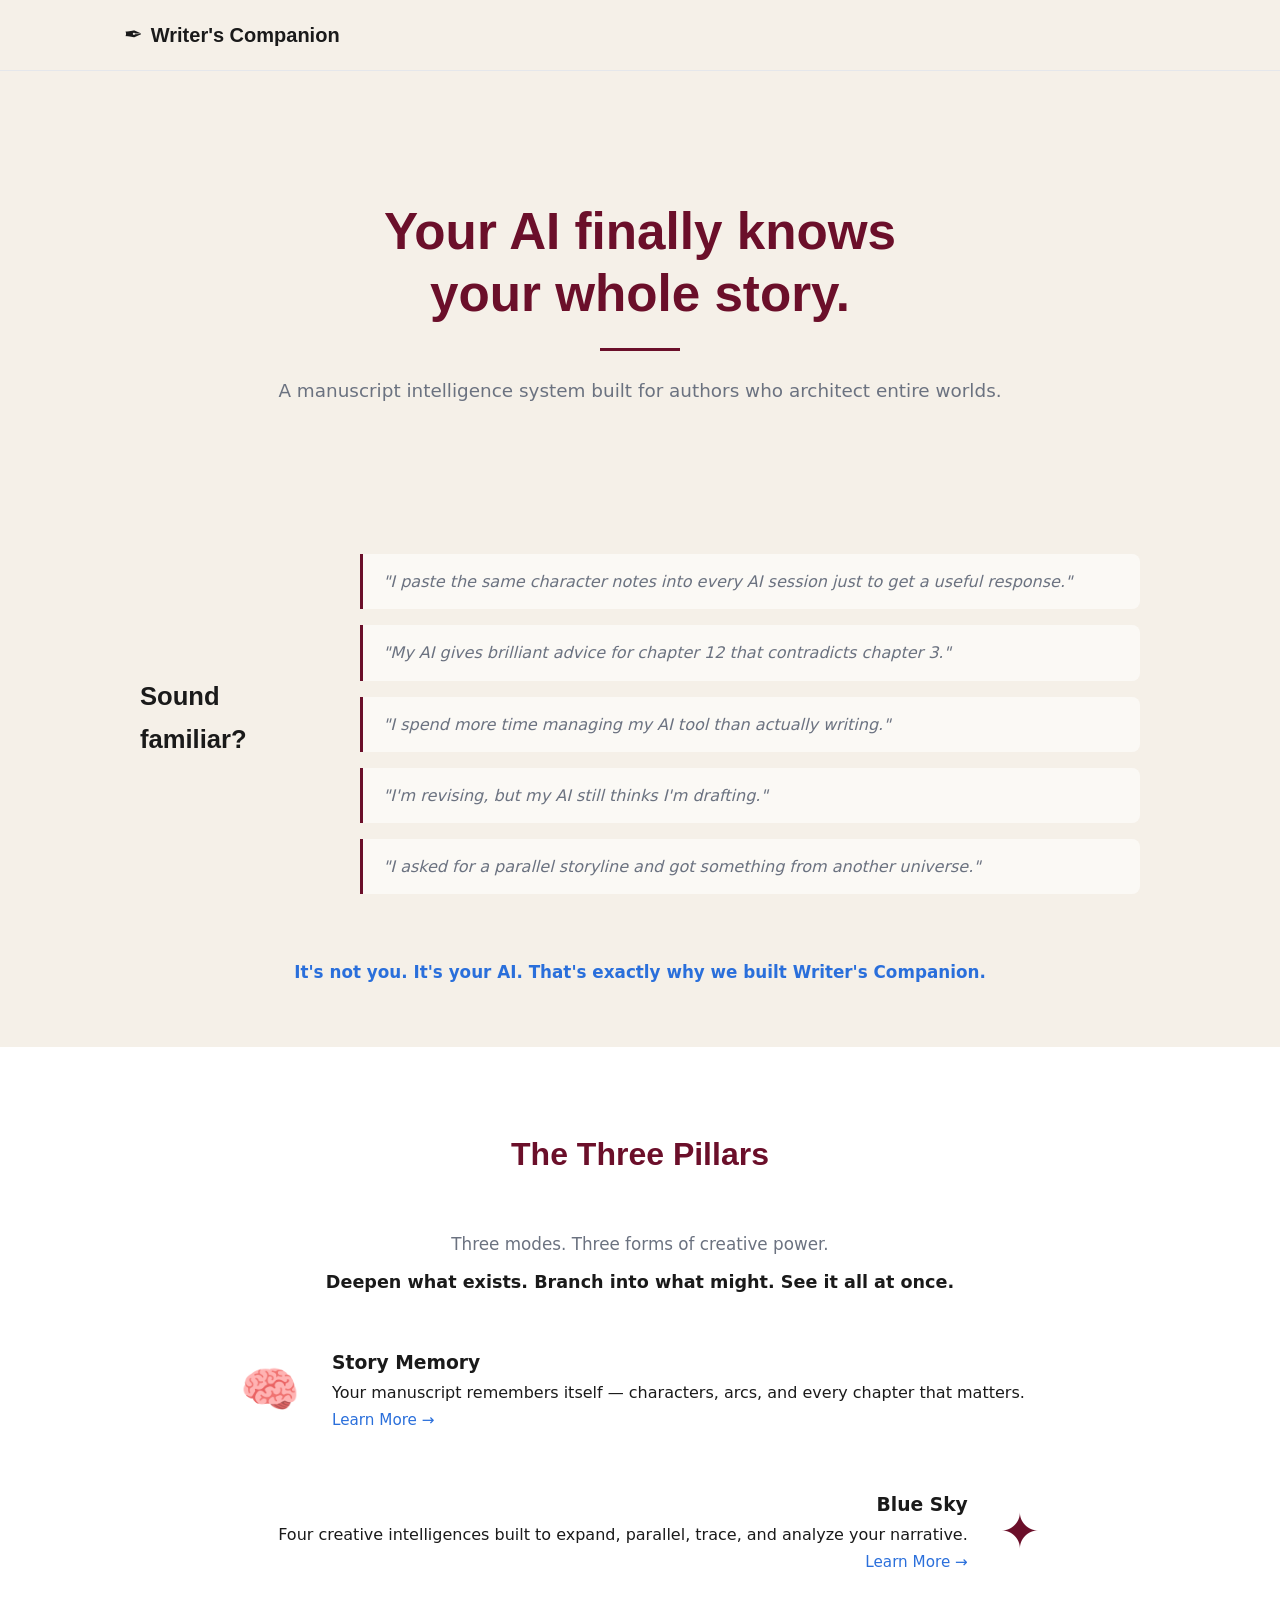
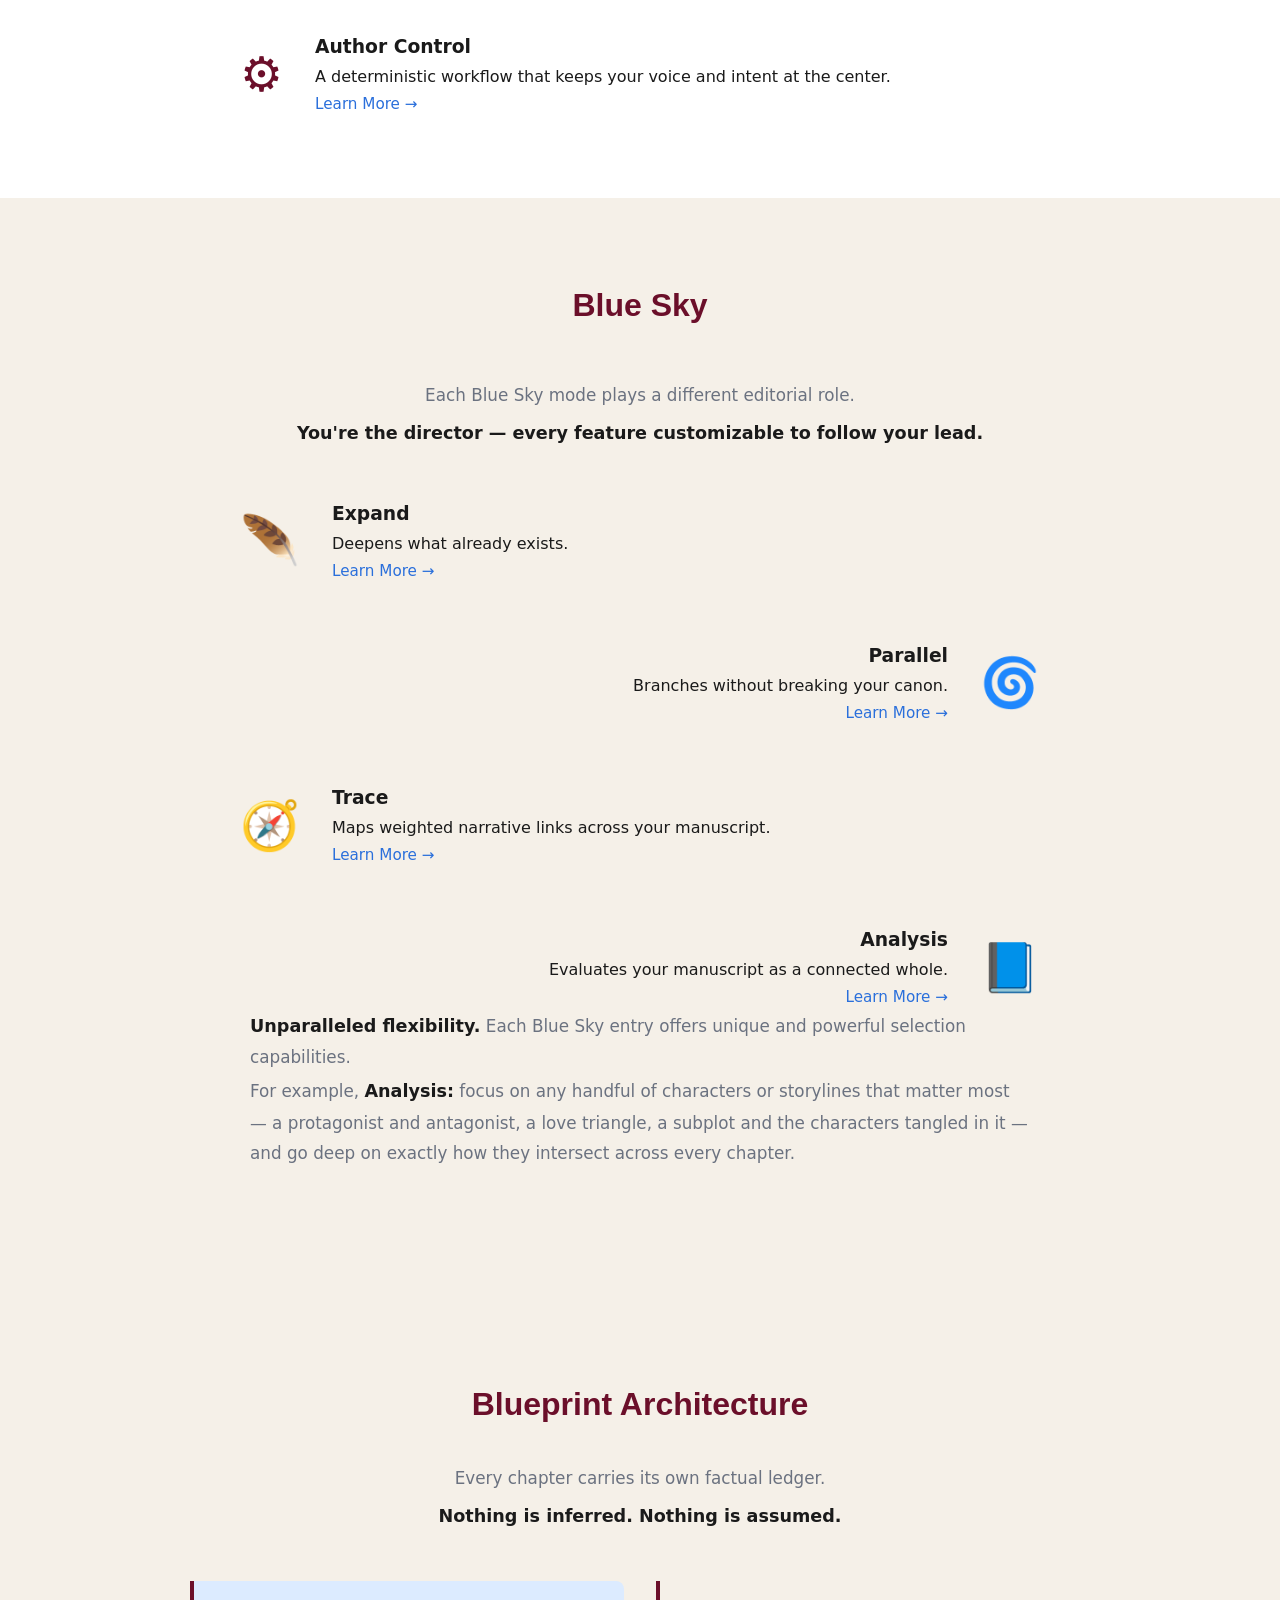
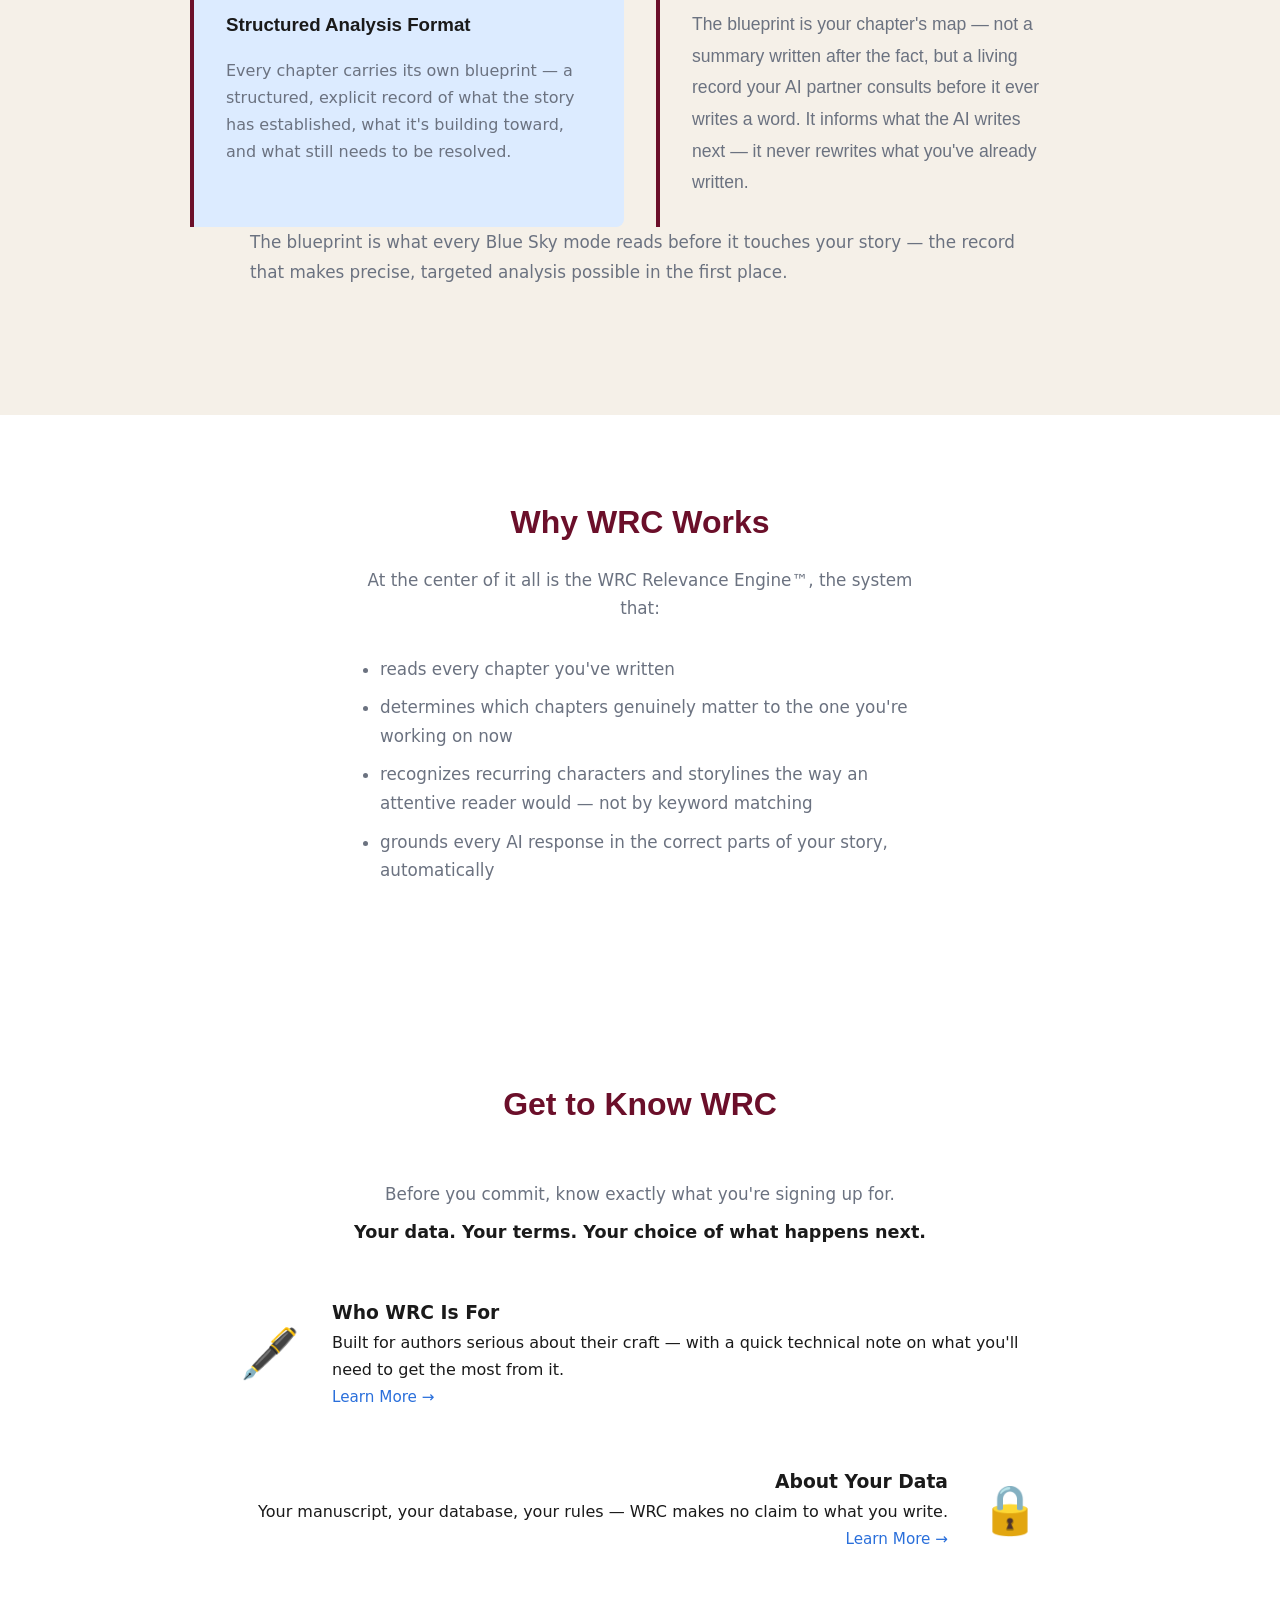
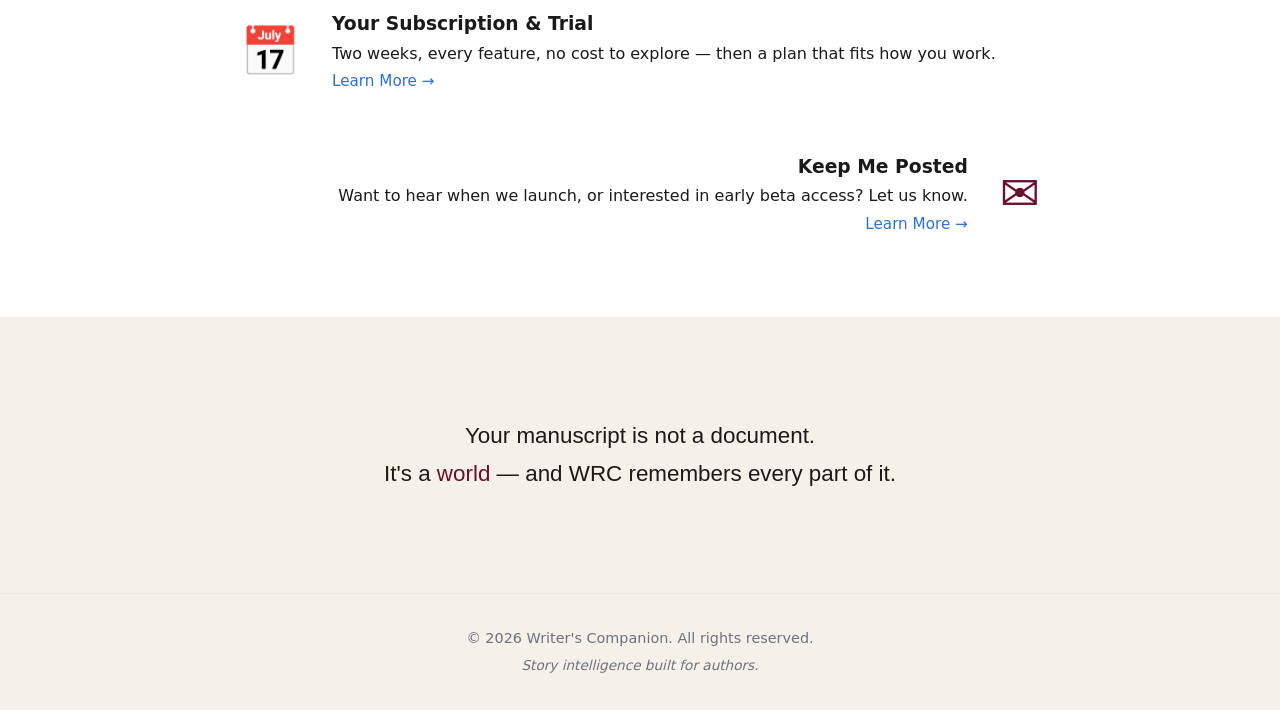
==== index.html @ 6de1253c "Implement user interest selection form Added a form for user interest selection with checkboxes for " ====
<!DOCTYPE html>
<html lang="en">
<head>
  <meta charset="UTF-8">
  <meta name="viewport" content="width=device-width, initial-scale=1.0">
  <title>Writer's Companion — Your AI Finally Knows Your Whole Story</title>
  <meta name="description" content="Writer's Companion: a manuscript intelligence system built for authors who architect entire worlds. Story memory, creative momentum, and author control — working together.">
  <meta property="og:title" content="Writer's Companion">
  <meta property="og:description" content="Your AI finally knows your whole story.">
  <meta property="og:type" content="website">
  <meta property="og:url" content="https://writerscompanion.ai/">
  <link rel="canonical" href="https://writerscompanion.ai/">  
  <link rel="stylesheet" href="css/style.css">
  <link rel="icon" href="data:image/svg+xml,<svg xmlns='http://www.w3.org/2000/svg' viewBox='0 0 100 100'><text y='.9em' font-size='90'>✒️</text></svg>">
</head>

<body>

  <!-- ============================================================
       HEADER
  ============================================================ -->
  <header class="site-header cinematic-header">
    <div class="container header-inner">
      <a href="/" class="logo" aria-label="Writer's Companion home">
        <span class="logo-icon">✒️</span>
        <span class="logo-text">Writer's Companion</span>
      </a>
      <!-- Nav temporarily disabled — top menu actions need to be
           rebuilt before any of these are ready to link publicly.
      <nav class="main-nav" aria-label="Main navigation">
        <a href="index.html">Home</a>
        <a href="wrc.html">Writer's Companion</a>
        <a href="bluesky.html">Blue Sky</a>
        <a href="beta.html">Beta Access</a>
      </nav>
      -->
    </div>
  </header>

  <!-- ============================================================
       HERO
  ============================================================ -->
  <section class="hero cinematic-hero">
    <div class="container">
      <h1>
        Your AI finally knows<br>your whole story.
        <span class="cinematic-underline"></span>
      </h1>

      <p class="hero-subtitle" style="max-width: 760px;">
        A manuscript intelligence system built for authors who architect entire worlds.
      </p>
    </div>
  </section>

  <!-- ============================================================
       PAIN BLOCK
  ============================================================ -->
  <section class="hero" style="padding-top: 0;">
    <div class="container">
      <div class="cinematic-pain reveal">
        <div>
          <h2 class="pain-heading">Sound familiar?</h2>
        </div>
        <div>
          <ul class="cinematic-pain-list">
            <li><span class="pain-quote">"I paste the same character notes into every AI session just to get a useful response."</span></li>
            <li><span class="pain-quote">"My AI gives brilliant advice for chapter 12 that contradicts chapter 3."</span></li>
            <li><span class="pain-quote">"I spend more time managing my AI tool than actually writing."</span></li>
            <li><span class="pain-quote">"I'm revising, but my AI still thinks I'm drafting."</span></li>
            <li><span class="pain-quote">"I asked for a parallel storyline and got something from another universe."</span></li>
          </ul>
        </div>
      </div>
      <p class="pain-close" style="text-align: center; max-width: 700px; margin: 0 auto;">It's not you. It's your AI. That's exactly why we built Writer's Companion.</p>
    </div>
  </section>

  <!-- ============================================================
       THREE PILLARS
  ============================================================ -->
  <section id="pillars" class="features">
    <div class="container">
      <h2>The Three Pillars</h2>

      <p class="features-philosophy">
        Three modes. Three forms of creative power.
        <strong>Deepen what exists. Branch into what might. See it all at once.</strong>
      </p>

      <div class="cinematic-pillars">

        <div class="cinematic-pillar reveal">
          <div class="cinematic-pillar-icon">🧠</div>
          <div>
            <h3>Story Memory</h3>
            <span class="cinematic-pillar-accent"></span>
            <p>Your manuscript remembers itself — characters, arcs, and every chapter that matters.</p>
            <p><button type="button" class="link-button" onclick="document.getElementById('modal-relevance').showModal()">Learn More →</button></p>
          </div>
        </div>

        <div class="cinematic-pillar reveal">
          <div class="cinematic-pillar-icon">✦</div>
          <div>
            <h3>Blue Sky</h3>
            <span class="cinematic-pillar-accent"></span>
            <p>Four creative intelligences built to expand, parallel, trace, and analyze your narrative.</p>
            <p><button type="button" class="link-button" onclick="document.getElementById('modal-catalyst').showModal()">Learn More →</button></p>
          </div>
        </div>

        <div class="cinematic-pillar reveal">
          <div class="cinematic-pillar-icon">⚙️</div>
          <div>
            <h3>Author Control</h3>
            <span class="cinematic-pillar-accent"></span>
            <p>A deterministic workflow that keeps your voice and intent at the center.</p>
            <p><button type="button" class="link-button" onclick="document.getElementById('modal-foundation').showModal()">Learn More →</button></p>
          </div>
        </div>

      </div>

      <!-- Pillar detail modals — native <dialog>, no custom JS needed
           for Escape (built in) or the Close button (form method="dialog").
           A tiny script (js/modals.js) only handles closing on
           backdrop click. -->

      <dialog id="modal-relevance" class="pillar-modal">
        <form method="dialog">
          <div class="pillar-modal-inner">
            <div class="pillar-modal-header">
              <span class="pillar-modal-icon">🧠</span>
              <div class="pillar-modal-title">
                <h3>Relevance Engine</h3>
                <span>Story Memory</span>
              </div>
            </div>
            <div class="pillar-modal-body">
              <p>Your manuscript's history, organized for your AI partner.</p>
              <p>The Relevance Engine builds a precise context bridge between your manuscript and your AI — assembling the exact backstory, in structured form, so your AI has what it needs to stay grounded in your story.</p>
              <ul>
                <li><strong>Drift Support:</strong> Supplies the character history your AI needs to stay aligned with established motivations.</li>
                <li><strong>Subplot Awareness:</strong> Surfaces dormant threads so your AI can recognize when a storyline has gone quiet.</li>
                <li><strong>Canon Alignment:</strong> Delivers your world rules and constraints so your AI can keep new scenes consistent with established canon.</li>
              </ul>
              <p>The Relevance Engine doesn't write, and it doesn't check your work. It remembers — giving your AI partner the structured memory it needs to keep your arcs alive and your themes coherent.</p>
              <p style="text-align:center; font-weight:bold;">This is the memory behind the story.</p>
            </div>
            <div class="pillar-modal-close-row">
              <span class="pillar-modal-hint">Press Escape to exit</span>
              <button type="submit" class="pillar-modal-close-btn">Close</button>
            </div>
          </div>
        </form>
      </dialog>

      <dialog id="modal-catalyst" class="pillar-modal">
        <form method="dialog">
          <div class="pillar-modal-inner">
            <div class="pillar-modal-header">
              <span class="pillar-modal-icon">✦</span>
              <div class="pillar-modal-title">
                <h3>Blue Sky</h3>
                <span>Creative Exploration</span>
              </div>
            </div>
            <div class="pillar-modal-body">
              <p>This is where your story expands.</p>
              <p>Blue Sky is four creative intelligences working in harmony — each with a different purpose, each designed to deepen your manuscript without hijacking your voice.</p>
              <p>One expands your ideas. One sharpens your logic. One strengthens emotional resonance. One traces the consequences of every narrative choice.</p>
              <p>Blue Sky doesn't overwrite you. It amplifies you.</p>
              <p>It gives you new angles, new insights, new ways to see your own work — all while preserving the tone, cadence, and intent that make your writing yours.</p>
              <p style="text-align:center; font-weight:bold;">This is guided exploration.</p>

            </div>
            <div class="pillar-modal-close-row">
              <span class="pillar-modal-hint">Press Escape to exit</span>
              <button type="submit" class="pillar-modal-close-btn">Close</button>
            </div>
          </div>
        </form>
      </dialog>

      <dialog id="modal-foundation" class="pillar-modal">
        <form method="dialog">
          <div class="pillar-modal-inner">
            <div class="pillar-modal-header">
              <span class="pillar-modal-icon">⚙️</span>
              <div class="pillar-modal-title">
                <h3>Foundation</h3>
                <span>Author Control</span>
              </div>
            </div>
            <div class="pillar-modal-body">
              <p>This is the pillar that makes WRC different from every other writing tool.</p>
              <p>The Foundation is a deterministic workflow — a system that ensures you remain the architect of your manuscript at every step. No AI drift. No tonal contamination. No accidental rewrites of your voice.</p>
              <p>Every interaction is structured. Every suggestion is contextual. Every transformation is reversible.</p>
              <p>The Foundation keeps your intent at the center of the creative process. It ensures that the manuscript evolves according to your rules, your canon, your emotional arc, and your long-term vision.</p>
              <p>You are not handing your story to an AI. You are directing it.</p>
              <p>WRC is built like an instrument — precise, deterministic, and built for authors who architect entire worlds.</p>
              <p>Every AI change is tracked with full redline comparison against what you originally sent — see exactly what changed, line by line, and accept or reject each one. Nothing is applied to your manuscript without your review.</p>
              <p style="text-align:center; font-weight:bold;">You ARE the architect.</p>
            </div>
            <div class="pillar-modal-close-row">
              <span class="pillar-modal-hint">Press Escape to exit</span>
              <button type="submit" class="pillar-modal-close-btn">Close</button>
            </div>
          </div>
        </form>
      </dialog>
    </div>
  </section>

  <!-- ============================================================
       CREATIVE CATALYST
  ============================================================ -->
  <section id="creative-catalyst" class="features" style="background: var(--color-bg);">
    <div class="container">
      <h2>Blue Sky</h2>

      <p class="features-philosophy">
        Each Blue Sky mode plays a different editorial role.
        <strong>You're the director — every feature customizable to follow your lead.</strong>
      </p>

      <div class="cinematic-pillars">
      
        <div class="cinematic-pillar reveal">
          <div class="cinematic-pillar-icon">🪶</div>
          <div>
            <h3>Expand</h3>
            <span class="cinematic-pillar-accent"></span>
            <p>Deepens what already exists.</p>
            <p><button type="button" class="link-button" onclick="document.getElementById('modal-expand').showModal()">Learn More →</button></p>
          </div>
        </div>

        <div class="cinematic-pillar reveal">
          <div class="cinematic-pillar-icon">🌀</div>
          <div>
            <h3>Parallel</h3>
            <span class="cinematic-pillar-accent"></span>
            <p>Branches without breaking your canon.</p>
            <p><button type="button" class="link-button" onclick="document.getElementById('modal-parallel').showModal()">Learn More →</button></p>
          </div>
        </div>

        <div class="cinematic-pillar reveal">
          <div class="cinematic-pillar-icon">🧭</div>
          <div>
            <h3>Trace</h3>
            <span class="cinematic-pillar-accent"></span>
            <p>Maps weighted narrative links across your manuscript.</p>
            <p><button type="button" class="link-button" onclick="document.getElementById('modal-trace').showModal()">Learn More →</button></p>
          </div>
        </div>

        <div class="cinematic-pillar reveal">
          <div class="cinematic-pillar-icon">📘</div>
          <div>
            <h3>Analysis</h3>
            <span class="cinematic-pillar-accent"></span>
            <p>Evaluates your manuscript as a connected whole.</p>
            <p><button type="button" class="link-button" onclick="document.getElementById('modal-analysis').showModal()">Learn More →</button></p>
          </div>
        </div>

      </div>
      
      <p class="features-philosophy" style="text-align: left; margin-bottom: 4px;"><strong style="display: inline;">Unparalleled flexibility.</strong> Each Blue Sky entry offers unique and powerful selection capabilities.</p>
      <p class="features-philosophy" style="text-align: left;">For example, <strong style="display: inline;">Analysis:</strong> focus on any handful of characters or storylines that matter most — a protagonist and antagonist, a love triangle, a subplot and the characters tangled in it — and go deep on exactly how they intersect across every chapter.</p>
      
      <!-- Blue Sky mode modals — same native <dialog> pattern
           as the Three Pillars modals. -->

      <dialog id="modal-expand" class="pillar-modal">
        <form method="dialog">
          <div class="pillar-modal-inner">
            <div class="pillar-modal-header">
              <span class="pillar-modal-icon">🪶</span>
              <div class="pillar-modal-title">
                <h3>Blue Sky</h3>
                <span>Expand</span>
              </div>
            </div>
            <div class="pillar-modal-body">
              <p>Enrich your existing prose using current-chapter context.</p>
              <p>Expand commands the Relevance Engine to zoom in on your active workspace. It takes a scene, a beat, or an emotional moment you have already written and uses localized scoring to grow it with precision.</p>
              <ul style="color: var(--color-text-muted); line-height: 1.8; padding-left: 20px; margin-bottom: 16px;">
                <li><strong>Localized Context</strong> — focuses the engine entirely on the immediate text, preventing it from pulling in distracting subplots from elsewhere in the manuscript.</li>
                <li><strong>Sensory & Emotional Depth</strong> — amplifies environmental textures, unspoken character motivations, and thematic subtext.</li>
                <li><strong>Zero Architectural Drift</strong> — it does not invent new plotlines or add conversational noise; it illuminates the richness already living in your shot.</li>
              </ul>
              <p>Expand doesn't drift. It doesn't add noise. It amplifies the truth of the moment.</p>
            </div>
            <div class="pillar-modal-close-row">
              <span class="pillar-modal-hint">Press Escape to exit</span>
              <button type="submit" class="pillar-modal-close-btn">Close</button>
            </div>
          </div>
        </form>
      </dialog>

      <dialog id="modal-parallel" class="pillar-modal">
        <form method="dialog">
          <div class="pillar-modal-inner">
            <div class="pillar-modal-header">
              <span class="pillar-modal-icon">🌀</span>
              <div class="pillar-modal-title">
                <h3>Blue Sky</h3>
                <span>Parallel</span>
              </div>
            </div>
            <div class="pillar-modal-body">
              <p>Branch your narrative into alternate realities using isolated context.</p>
              <p>Parallel commands the Relevance Engine to run its scoring against a sandboxed branch of your story — letting you test structural "what if" questions without risking your main manuscript.</p>
              <ul style="color: var(--color-text-muted); line-height: 1.8; padding-left: 20px; margin-bottom: 16px;">
                <li><strong>Isolated Divergence</strong> — test alternate character decisions, structural variations, or dialogue choices completely apart from your main file.</li>
                <li><strong>Canon Preservation</strong> — the engine evaluates your changes against your background lore, so an experiment doesn't accidentally break world rules.</li>
                <li><strong>Total Reversibility</strong> — every branch is sandboxed. Migrate the best result into a real chapter when you're ready, or generate as many alternate attempts as you like — nothing is committed until you choose it.</li>
              </ul>
              <p>Parallel is not chaos. It is controlled divergence.</p>
            </div>
            <div class="pillar-modal-close-row">
              <span class="pillar-modal-hint">Press Escape to exit</span>
              <button type="submit" class="pillar-modal-close-btn">Close</button>
            </div>
          </div>
        </form>
      </dialog>

      <dialog id="modal-trace" class="pillar-modal">
        <form method="dialog">
          <div class="pillar-modal-inner">
            <div class="pillar-modal-header">
              <span class="pillar-modal-icon">🧭</span>
              <div class="pillar-modal-title">
                <h3>Trace</h3>
                <span>Cross-Reference Mapping</span>
              </div>
            </div>
            <div class="pillar-modal-body">
              <p>See every thread, from the first page to the last.</p>
              <ul style="color: var(--color-text-muted); line-height: 1.8; padding-left: 20px; margin-bottom: 16px;">
                <li><strong>Instant Mapping</strong> — right-click any blueprint entry — a character trait, a storyline, a continuity flag — and see every chapter where it appears, across your entire book.</li>
                <li><strong>Relevance Scoring</strong> — your current chapter sets the 100% baseline; every other chapter is scored by how many of the same storylines and characters it shares, giving you a clear percentage, not just a yes-or-no match.</li>
                <li><strong>Adjustable Threshold</strong> — filter down to only the strongest connections, or drop the threshold to see that element's complete history from beginning to end.</li>
                <li><strong>Direct Access</strong> — jump straight into any chapter it surfaces, or export the full list for offline review.</li>
              </ul>
              <p>This doesn't tell you what your story means. It shows you where a single thread actually lives — and gives you the real information to judge that for yourself.</p>
            </div>
            <div class="pillar-modal-close-row">
              <span class="pillar-modal-hint">Press Escape to exit</span>
              <button type="submit" class="pillar-modal-close-btn">Close</button>
            </div>
          </div>
        </form>
      </dialog>

      <dialog id="modal-analysis" class="pillar-modal">
        <form method="dialog">
          <div class="pillar-modal-inner">
            <div class="pillar-modal-header">
              <span class="pillar-modal-icon">📘</span>
              <div class="pillar-modal-title">
                <h3>Blue Sky</h3>
                <span>Analysis</span>
              </div>
            </div>
            <div class="pillar-modal-body">
              <p>Evaluate your manuscript as a single, fully scored ecosystem.</p>
              <p>Analysis is a deliberate, whole-manuscript invocation of the Relevance Engine. Instead of focusing on a single scene, it scores every chapter and entity simultaneously to audit the structural health of your entire book.</p>
              <ul style="color: var(--color-text-muted); line-height: 1.8; padding-left: 20px; margin-bottom: 16px;">
                <li><strong>Macro Diagnostics</strong> — identifies structural weak points, pacing bottlenecks, and narrative gaps.</li>
                <li><strong>Cohesion Auditing</strong> — uses your global story metrics to verify that your world-building rules and character voices remain consistent.</li>
                <li><strong>Objective Insights</strong> — acts as a tireless sounding board, pointing out precisely where clarity fades or themes converge.</li>
              </ul>
              <p>Analysis doesn't judge. It reveals.</p>
            </div>
            <div class="pillar-modal-close-row">
              <span class="pillar-modal-hint">Press Escape to exit</span>
              <button type="submit" class="pillar-modal-close-btn">Close</button>
            </div>
          </div>
        </form>
      </dialog>
    </div>
  </section>

  <!-- ============================================================
       BLUEPRINT ARCHITECTURE
  ============================================================ -->
  <section id="foundation" class="about">
    <div class="container">
      <h2>Blueprint Architecture</h2>

      <p class="features-philosophy">
        Every chapter carries its own factual ledger.
        <strong>Nothing is inferred. Nothing is assumed.</strong>
      </p>

      <div class="about-content reveal" style="max-width: 900px; text-align: left; display: grid; grid-template-columns: repeat(auto-fit, minmax(320px, 1fr)); gap: 32px;">

        <div style="border-left: 4px solid var(--color-burgundy); background: var(--color-highlight); border-radius: 0 var(--radius) var(--radius) 0; padding: 28px 32px; cursor: pointer;" onclick="document.getElementById('modal-blueprint-format').showModal()">
          <h3 style="font-family: var(--font-display); margin-bottom: 16px;">Structured Analysis Format</h3>
          <p style="color: var(--color-text-muted); line-height: 1.7;">
            Every chapter carries its own blueprint — a structured, explicit record of what the story
            has established, what it's building toward, and what still needs to be resolved.
          </p>
        </div>

        <div style="border-left: 4px solid var(--color-burgundy); padding: 28px 32px; cursor: pointer;" onclick="document.getElementById('modal-blueprint-living').showModal()">
          <p style="font-family: var(--font-display); color: var(--color-text-muted); line-height: 1.8; font-size: 1.1rem;">
            The blueprint is your chapter's map — not a summary written after the fact, but a living
            record your AI partner consults before it ever writes a word. It informs what the AI writes next — it never rewrites what you've already written.
          </p>
        </div>

      </div>

      <p class="features-philosophy" style="text-align: left;">
        The blueprint is what every Blue Sky mode reads before it touches your story — the record that makes precise, targeted analysis possible in the first place.
      </p>

      <!-- Blueprint Architecture modals — same native <dialog> pattern
           as the Three Pillars and Blue Sky modals. -->

      <dialog id="modal-blueprint-format" class="pillar-modal">
        <form method="dialog">
          <div class="pillar-modal-inner">
            <div class="pillar-modal-header">
              <div class="pillar-modal-title">
                <h3>Structured Analysis Format</h3>
              </div>
            </div>
            <div class="pillar-modal-body">
              <p>The blueprint is the chapter's analytical backbone — a structured, explicit record of what the story has established, what it is building toward, and what remains unresolved. It is not a summary. It is not an interpretation. It is a factual ledger of narrative commitments.</p>
              <p>Every blueprint entry is written in a controlled format so the AI can evaluate continuity, character logic, emotional trajectory, and unresolved obligations without guessing. Nothing is inferred. Nothing is assumed. Every detail must be stated directly.</p>
              <p>A chapter's blueprint contains:</p>
              <ul style="color: var(--color-text-muted); line-height: 1.8; padding-left: 20px; margin-bottom: 16px;">
                <li><strong>Established Facts</strong> — concrete story elements introduced in the chapter</li>
                <li><strong>Active Trajectories</strong> — arcs, tensions, or setups that must continue</li>
                <li><strong>Unresolved Obligations</strong> — promises the chapter makes that future chapters must honor</li>
                <li><strong>Constraints</strong> — rules, limitations, or conditions the story must not violate</li>
              </ul>
              <p>The blueprint is updated only through explicit additions or revisions. No entry is ever overwritten. No entry is ever silently replaced.</p>
            </div>
            <div class="pillar-modal-close-row">
              <span class="pillar-modal-hint">Press Escape to exit</span>
              <button type="submit" class="pillar-modal-close-btn">Close</button>
            </div>
          </div>
        </form>
      </dialog>

      <dialog id="modal-blueprint-living" class="pillar-modal">
        <form method="dialog">
          <div class="pillar-modal-inner">
            <div class="pillar-modal-header">
              <div class="pillar-modal-title">
                <h3>Blueprint as Living Record</h3>
              </div>
            </div>
            <div class="pillar-modal-body">
              <p>The blueprint is not written after the chapter — it is the record the AI consults before it writes a single word.</p>
              <p>Every addition to the blueprint is stored as its own entry — informing what the AI writes next, never quietly altering what came before.</p>
              <p>This allows the AI to:</p>
              <ul style="color: var(--color-text-muted); line-height: 1.8; padding-left: 20px; margin-bottom: 16px;">
                <li>Maintain continuity across chapters</li>
                <li>Track character development without drift</li>
                <li>Honor unresolved obligations</li>
                <li>Prevent contradictions</li>
                <li>Understand the story's internal logic before generating text</li>
              </ul>
              <p>Your original chapter text is always preserved. Blueprint entries never mutate the manuscript — they only inform it.</p>
            </div>
            <div class="pillar-modal-close-row">
              <span class="pillar-modal-hint">Press Escape to exit</span>
              <button type="submit" class="pillar-modal-close-btn">Close</button>
            </div>
          </div>
        </form>
      </dialog>
    </div>
  </section>

  <!-- ============================================================
       ARCHITECTURE DEEP DIVE
  ============================================================ -->
  <section id="relevance-engine" class="contact">
    <div class="container">
      <h2>Why WRC Works</h2>
      <p>At the center of it all is the WRC Relevance Engine™, the system that:</p>
      <ul class="relevance-list">
        <li>reads every chapter you've written</li>
        <li>determines which chapters genuinely matter to the one you're working on now</li>
        <li>recognizes recurring characters and storylines the way an attentive reader would — not by keyword matching</li>
        <li>grounds every AI response in the correct parts of your story, automatically</li>
      </ul>
    </div>
  </section>

  <!-- ============================================================
       ABOUT / CONNECT
  ============================================================ -->
  <section id="about-connect" class="features">
    <div class="container">
      <h2>Get to Know WRC</h2>

      <p class="features-philosophy">
        Before you commit, know exactly what you're signing up for.
        <strong>Your data. Your terms. Your choice of what happens next.</strong>
      </p>

      <div class="cinematic-pillars">
        
        <div class="cinematic-pillar reveal">
          <div class="cinematic-pillar-icon">🖋️</div>
          <div>
            <h3>Who WRC Is For</h3>
            <span class="cinematic-pillar-accent"></span>
            <p>Built for authors serious about their craft — with a quick technical note on what you'll need to get the most from it.</p>
            <p><button type="button" class="link-button" onclick="document.getElementById('modal-audience').showModal()">Learn More →</button></p>
          </div>
        </div>
        
        <div class="cinematic-pillar reveal">
          <div class="cinematic-pillar-icon">🔒</div>
          <div>
            <h3>About Your Data</h3>
            <span class="cinematic-pillar-accent"></span>
            <p>Your manuscript, your database, your rules — WRC makes no claim to what you write.</p>
            <p><button type="button" class="link-button" onclick="document.getElementById('modal-data').showModal()">Learn More →</button></p>
          </div>
        </div>

        <div class="cinematic-pillar reveal">
          <div class="cinematic-pillar-icon">📅</div>
          <div>
            <h3>Your Subscription & Trial</h3>
            <span class="cinematic-pillar-accent"></span>
            <p>Two weeks, every feature, no cost to explore — then a plan that fits how you work.</p>
            <p><button type="button" class="link-button" onclick="document.getElementById('modal-subscription').showModal()">Learn More →</button></p>
          </div>
        </div>

        <div class="cinematic-pillar reveal">
          <div class="cinematic-pillar-icon">✉️</div>
          <div>
            <h3>Keep Me Posted</h3>
            <span class="cinematic-pillar-accent"></span>
            <p>Want to hear when we launch, or interested in early beta access? Let us know.</p>
            <p><button type="button" class="link-button" onclick="document.getElementById('modal-connect').showModal()">Learn More →</button></p>
          </div>
        </div>

      </div>

      <dialog id="modal-audience" class="pillar-modal">
        <form method="dialog">
          <div class="pillar-modal-inner">
            <div class="pillar-modal-header">
              <span class="pillar-modal-icon">🖋️</span>
              <div class="pillar-modal-title">
                <h3>Who WRC Is For</h3>
                <span>Serious About Your Craft</span>
              </div>
            </div>
            <div class="pillar-modal-body">
              <p>WRC is built for authors who are serious about their craft — the kind of writer already juggling character sheets, timeline notes, and a dozen open questions about their manuscript. It rewards that seriousness with real depth.</p>
              <p>A quick technical note: WRC works alongside your AI application, not inside it, so you'll be comfortable moving between two windows and copying text back and forth between them. If that's a normal part of how you already work, you'll feel right at home.</p>
            </div>
            <div class="pillar-modal-close-row">
              <span class="pillar-modal-hint">Press Escape to exit</span>
              <button type="submit" class="pillar-modal-close-btn">Close</button>
            </div>
          </div>
        </form>
      </dialog>
      
      <!-- About / Connect modals -->

      <dialog id="modal-data" class="pillar-modal">
        <form method="dialog">
          <div class="pillar-modal-inner">
            <div class="pillar-modal-header">
              <span class="pillar-modal-icon">🔒</span>
              <div class="pillar-modal-title">
                <h3>About Your Data</h3>
                <span>Your Story. Your Data. Always.</span>
              </div>
            </div>
            <div class="pillar-modal-body">
              <p>Writer's Companion is entirely self-contained — your manuscript lives in a standard SQL database, not on someone else's servers, not inside a cloud AI service. Your data belongs to you. WRC makes no claim to it.</p>
              <ul>
                <li>Every request WRC sends to an AI application is independent — a fresh conversation, every time, with no memory carried between interactions. WRC does the remembering for it: it hands your AI the specific backstory that actually matters for that moment — nothing more, nothing less. No AI application trains on your manuscript, and none retains anything after the request completes. WRC is the memory the AI itself is incapable of keeping.</li>
                <li>Bring your work with you. Already deep into a manuscript? Import an existing work-in-progress — no special formatting or chapter headers required — and pick up right where you left off.</li>
                <li>Take it with you when you leave. Export your entire project back out to a Word document, ready for the next stage of your process.</li>
              </ul>
            </div>
            <div class="pillar-modal-close-row">
              <span class="pillar-modal-hint">Press Escape to exit</span>
              <button type="submit" class="pillar-modal-close-btn">Close</button>
            </div>
          </div>
        </form>
      </dialog>

      <dialog id="modal-subscription" class="pillar-modal">
        <form method="dialog">
          <div class="pillar-modal-inner">
            <div class="pillar-modal-header">
              <span class="pillar-modal-icon">📅</span>
              <div class="pillar-modal-title">
                <h3>Your Subscription & Trial</h3>
                <span>Two Weeks, Every Feature, No Cost</span>
              </div>
            </div>
            <div class="pillar-modal-body">
              <p>Your free trial includes full access to Story Memory, Blue Sky, and Author Control for two weeks — no cost to explore.</p>
              <p>After the trial, a tiered subscription applies — not every feature is available below our Professional tier (pricing and tier structure still being finalized).</p>
              <p>If your subscription lapses, nothing is lost. You can still open WRC, view everything you've already written, and export your full manuscript at any time — the AI tools simply pause until your subscription resumes.</p>
            </div>
            <div class="pillar-modal-close-row">
              <span class="pillar-modal-hint">Press Escape to exit</span>
              <button type="submit" class="pillar-modal-close-btn">Close</button>
            </div>
          </div>
        </form>
      </dialog>

      <dialog id="modal-connect" class="pillar-modal">
        <div class="pillar-modal-inner">
          <div class="pillar-modal-header">
            <span class="pillar-modal-icon">✉️</span>
            <div class="pillar-modal-title">
              <h3>Keep Me Posted</h3>
              <span>What are you interested in?</span>
            </div>
          </div>
          <div class="pillar-modal-body">

            <div id="connect-choice">
              <p style="text-align:center; margin-bottom: 20px;">Let us know how you'd like to stay in touch:</p>
              <div style="display:flex; gap:16px; justify-content:center; flex-wrap:wrap;">
                <button type="button" class="btn btn-primary" onclick="document.getElementById('connect-choice').style.display='none'; document.getElementById('connect-general').style.display='block';">Keep Me Posted</button>
                <a href="beta.html" class="btn btn-primary" style="text-decoration:none; text-align:center;">Apply for Beta Testing</a>
              </div>
            </div>

            <div id="connect-general" style="display:none;">
              <p>Great — we'll let you know as soon as WRC is ready.</p>
              <form action="https://formspree.io/f/mykblbrn" method="POST">
                <div style="margin-bottom: 20px; text-align: left;">
                  <p style="font-weight:600; margin-bottom:12px;">Which of these interests you the most? Pick 1–3.</p>
                  <div style="display:flex; flex-direction:column; gap:12px;">
                    <label style="display:flex; gap:10px; align-items:flex-start; cursor:pointer;">
                      <input type="checkbox" name="feat_story_memory" value="yes" autocomplete="off" style="margin-top:4px;">
                      <span><strong>Story Memory</strong> — Your manuscript remembers itself. The Relevance Engine keeps your AI grounded in established characters, world rules, and storylines — no more re-explaining your book every session.</span>
                    </label>
                    <label style="display:flex; gap:10px; align-items:flex-start; cursor:pointer;">
                      <input type="checkbox" name="feat_expand" value="yes" autocomplete="off" style="margin-top:4px;">
                      <span><strong>Blue Sky: Expand</strong> — Deepens a scene you've already written — sensory detail, emotional texture, unspoken motivation — without inventing new plot or drifting off course.</span>
                    </label>
                    <label style="display:flex; gap:10px; align-items:flex-start; cursor:pointer;">
                      <input type="checkbox" name="feat_parallel" value="yes" autocomplete="off" style="margin-top:4px;">
                      <span><strong>Blue Sky: Parallel</strong> — Branch into an alternate version of a scene in a sandbox, completely separate from your real manuscript. Nothing commits until you choose it.</span>
                    </label>
                    <label style="display:flex; gap:10px; align-items:flex-start; cursor:pointer;">
                      <input type="checkbox" name="feat_trace" value="yes" autocomplete="off" style="margin-top:4px;">
                      <span><strong>Blue Sky: Trace</strong> — Right-click any character, storyline, or continuity flag and instantly see every chapter it touches — with a relevance percentage, not just a yes-or-no match.</span>
                    </label>
                    <label style="display:flex; gap:10px; align-items:flex-start; cursor:pointer;">
                      <input type="checkbox" name="feat_analysis" value="yes" autocomplete="off" style="margin-top:4px;">
                      <span><strong>Blue Sky: Analysis</strong> — A full structural and thematic review of your manuscript, or a targeted deep-dive into how up to three characters or storylines intersect across every chapter.</span>
                    </label>
                    <label style="display:flex; gap:10px; align-items:flex-start; cursor:pointer;">
                      <input type="checkbox" name="feat_blueprint" value="yes" autocomplete="off" style="margin-top:4px;">
                      <span><strong>Blueprint Architecture</strong> — A factual, structured ledger for every chapter — what's been established, what's still open — that your AI reads before it ever writes a word.</span>
                    </label>
                    <label style="display:flex; gap:10px; align-items:flex-start; cursor:pointer;">
                      <input type="checkbox" name="feat_author_control" value="yes" autocomplete="off" style="margin-top:4px;">
                      <span><strong>Author Control &amp; Redline</strong> — Every AI change is tracked line-by-line against what you sent. You see exactly what changed and accept or reject each one individually.</span>
                    </label>
                    <label style="display:flex; gap:10px; align-items:flex-start; cursor:pointer;">
                      <input type="checkbox" name="feat_your_data" value="yes" autocomplete="off" style="margin-top:4px;">
                      <span><strong>Your Data</strong> — Import an existing work-in-progress — a plain document, or a Word manuscript where WRC auto-splits headers into chapters. Export your whole project back to Word whenever you want.</span>
                    </label>
                  </div>
                </div>
                <div class="form-row">
                  <input type="email" name="email" placeholder="Your email address" required>
                  <input type="hidden" name="_subject" value="WRC Page — Keep Me Posted">
                  <input type="hidden" name="signup_type" value="wrc_page_keep_me_posted">
                  <button type="submit" class="btn btn-primary">Keep Me Posted</button>
                </div>
              </form>
            </div>

            <div id="connect-beta" style="display:none;">
              <p>Great — leave your email and we'll follow up about beta access.</p>
              <form action="https://formspree.io/f/mykblbrn" method="POST">
                <div class="form-row">
                  <input type="email" name="email" placeholder="Your email address" required>
                  <input type="hidden" name="_subject" value="WRC Page — Beta Testing Application">
                  <input type="hidden" name="signup_type" value="wrc_page_beta_application">
                  <button type="submit" class="btn btn-primary">Apply for Beta Testing</button>
                </div>
              </form>
            </div>

          </div>
          <div class="pillar-modal-close-row">
            <span class="pillar-modal-hint">Press Escape to exit</span>
            <button type="button" class="pillar-modal-close-btn" onclick="document.getElementById('modal-connect').close();">Close</button>
          </div>
        </div>
      </dialog>
    </div>
  </section>

  <!-- ============================================================
       CLOSING LINE
  ============================================================ -->
  <section class="about cinematic-closing">
    <div class="container">
      <p class="reveal" style="font-family: var(--font-display); font-size: 1.4rem; text-align: center; max-width: 700px; margin: 0 auto; line-height: 1.7;">
        Your manuscript is not a document.<br>
        It's a <span style="color: var(--color-burgundy);">world</span> — and WRC remembers every part of it.
      </p>
    </div>
  </section>

  <!-- ============================================================
       FOOTER
  ============================================================ -->
  <footer class="site-footer">
    <div class="container footer-inner">
      <p class="copyright">&copy; 2026 Writer's Companion. All rights reserved.</p>
      <p class="tagline">Story intelligence built for authors.</p>
    </div>
  </footer>

  <!-- ============================================================
       SCRIPT
  ============================================================ -->
  <script src="js/main.js"></script>
  <script src="js/modals.js"></script>
  <script src="js/cinematic.js"></script>
</body>
</html>
---- css/style.css ----
/* ============================================================
   Writer's Companion — Base Stylesheet
   Design tokens + mobile-first layout
   ============================================================ */

:root {
  --color-bg:          #F5F0E8;
  --color-bg-card:     #FFFFFF;
  --color-bg-dark:     #1A1A2E;
  --color-text:        #1A1A1A;
  --color-text-muted:  #6B7280;
  --color-text-light:  #D1D5DB;
  --color-accent:      #2A6FDB;
  --color-accent-hover:#1E56B0;
  --color-highlight:   #DCEBFF;
  --color-border:      #E5E7EB;
  --color-burgundy:    #6B0F2A;
  --font-display:      'Arial', 'Segoe UI', system-ui, -apple-system, sans-serif;
  --font-body:         'Segoe UI', system-ui, -apple-system, sans-serif;
  --max-width:         1080px;
  --radius:            8px;
  --shadow-card:       0 2px 8px rgba(0,0,0,0.06);
}

*, *::before, *::after { box-sizing: border-box; margin: 0; padding: 0; }
html { scroll-behavior: smooth; }

body {
  font-family: var(--font-body);
  color: var(--color-text);
  background: var(--color-bg);
  line-height: 1.7;
  -webkit-font-smoothing: antialiased;
}

img { max-width: 100%; display: block; }
a   { color: var(--color-accent); text-decoration: none; }
a:hover { color: var(--color-accent-hover); }

.container {
  width: 100%;
  max-width: var(--max-width);
  margin: 0 auto;
  padding: 0 24px;
}

/* ============================================================
   HEADER
============================================================ */
.site-header {
  position: sticky;
  top: 0;
  z-index: 100;
  background: rgba(245,240,232,0.95);
  backdrop-filter: blur(8px);
  border-bottom: 1px solid var(--color-border);
  padding: 16px 0;
}

.header-inner {
  display: flex;
  align-items: center;
  justify-content: space-between;
}

.logo {
  display: flex;
  align-items: center;
  gap: 8px;
  font-family: var(--font-display);
  font-size: 1.25rem;
  font-weight: 700;
  color: var(--color-text);
}
.logo:hover { color: var(--color-accent); }
.logo-icon  { font-size: 1.4rem; }

.main-nav { display: flex; gap: 28px; }
.main-nav a {
  font-size: 0.95rem;
  color: var(--color-text-muted);
  transition: color 0.2s;
}
.main-nav a:hover { color: var(--color-accent); }

/* ============================================================
   HERO
============================================================ */
.hero {
  padding: 80px 0 60px;
  text-align: center;
}

.hero h1 {
  font-family: var(--font-display);
  font-size: clamp(2rem, 5vw, 3.2rem);
  color: var(--color-burgundy); 
  line-height: 1.2;
  margin-bottom: 24px;
}

.hero-subtitle {
  font-size: 1.15rem;
  color: var(--color-text-muted);
  max-width: 620px;
  margin: 0 auto 48px;
}

/* ============================================================
   PAIN BLOCK
============================================================ */
.pain-block {
  background: var(--color-highlight);
  border-left: 4px solid var(--color-accent);
  border-radius: 0 var(--radius) var(--radius) 0;
  padding: 48px 40px;
  margin: 0 auto 48px;
  max-width: 720px;
  text-align: left;
}

.pain-heading {
  font-family: var(--font-display);
  font-size: 1.6rem;
  color: var(--color-text);
  margin-bottom: 28px;
}

.pain-list {
  list-style: none;
  display: flex;
  flex-direction: column;
  gap: 16px;
  margin-bottom: 28px;
}

.pain-list li {
  border-left: 3px solid var(--color-accent);
  padding: 12px 18px;
  background: rgba(255,255,255,0.6);
  border-radius: 0 var(--radius) var(--radius) 0;
}

.pain-quote {
  font-size: 1rem;
  color: var(--color-text-muted);
  font-style: italic;
  line-height: 1.6;
}

.pain-close {
  font-size: 1.05rem;
  font-weight: 600;
  color: var(--color-accent);
}

/* ============================================================
   BUTTONS
============================================================ */
.hero-actions {
  display: flex;
  gap: 16px;
  justify-content: center;
  flex-wrap: wrap;
  margin-bottom: 48px;
}

.btn {
  display: inline-block;
  padding: 14px 32px;
  border-radius: var(--radius);
  font-size: 1rem;
  font-weight: 600;
  transition: all 0.2s;
  cursor: pointer;
  border: 2px solid transparent;
  text-decoration: none;
}

.btn-primary {
  background: var(--color-accent);
  color: #fff;
}
.btn-primary:hover {
  background: var(--color-accent-hover);
  color: #fff;
}

.btn-secondary {
  background: transparent;
  color: var(--color-accent);
  border-color: var(--color-accent);
}
.btn-secondary:hover {
  background: var(--color-highlight);
  color: var(--color-accent-hover);
}

/* ============================================================
   SURVEY SECTION
============================================================ */
.survey-section {
  padding: 60px 0;
  background: var(--color-bg);
  text-align: center;
}

.survey-block {
  max-width: 600px;
  margin: 0 auto;
  background: var(--color-bg-card);
  border: 1px solid var(--color-border);
  border-radius: var(--radius);
  padding: 32px 36px;
  text-align: left;
  box-shadow: var(--shadow-card);
}

.survey-heading {
  font-family: var(--font-display);
  font-size: 1.15rem;
  font-weight: 700;
  margin-bottom: 4px;
  color: var(--color-text);
}

.survey-sub {
  font-size: 0.9rem;
  color: var(--color-text-muted);
  margin-bottom: 20px;
}

.survey-options {
  display: flex;
  flex-direction: column;
  gap: 14px;
}

.survey-item {
  display: flex;
  flex-direction: column;
  gap: 4px;
  cursor: pointer;
}

.survey-item input[type="checkbox"] {
  display: none;
}

.survey-label {
  display: flex;
  align-items: center;
  gap: 10px;
  font-size: 0.98rem;
  color: var(--color-text);
  padding: 10px 14px;
  border: 1px solid var(--color-border);
  border-radius: var(--radius);
  transition: all 0.2s;
  cursor: pointer;
}

.survey-label::before {
  content: '☐';
  font-size: 1.1rem;
  flex-shrink: 0;
  color: var(--color-text-muted);
  transition: all 0.2s;
}

.survey-item input:checked + .survey-label {
  background: var(--color-highlight);
  border-color: var(--color-accent);
  color: var(--color-accent);
}

.survey-item input:checked + .survey-label::before {
  content: '☑';
  color: var(--color-accent);
}

.survey-response {
  font-size: 0.88rem;
  font-style: italic;
  color: var(--color-accent);
  padding-left: 14px;
  max-height: 0;
  overflow: hidden;
  opacity: 0;
  transition: max-height 0.3s ease, opacity 0.3s ease;
}

.survey-response.visible {
  max-height: 40px;
  opacity: 1;
}

/* ============================================================
   FEATURES
============================================================ */
.features {
  padding: 80px 0;
  background: var(--color-bg-card);
}

.features h2 {
  font-family: var(--font-display);
  font-size: 2rem;
  color: var(--color-burgundy);
  text-align: center;
  margin-bottom: 48px;
}

.features-philosophy {
  max-width: 780px;
  margin: 0 auto 48px auto;
  font-size: 1.05rem;
  line-height: 1.8;
  color: var(--color-text-muted);
  text-align: center;
}

.features-philosophy strong {
  display: block;
  font-size: 1.1rem;
  color: var(--color-text);
  margin-top: 8px;
}

.features-grid {
  display: grid;
  grid-template-columns: repeat(auto-fit, minmax(280px, 1fr));
  gap: 28px;
}

.feature-card {
  background: var(--color-bg);
  border: 1px solid var(--color-border);
  border-radius: var(--radius);
  padding: 32px 24px;
  transition: box-shadow 0.2s, border-color 0.2s;
}
.feature-card:hover {
  border-color: var(--color-accent);
  box-shadow: var(--shadow-card);
}

.feature-icon { font-size: 2rem; margin-bottom: 16px; }

.feature-card h3 {
  font-family: var(--font-display);
  font-size: 1.15rem;
  margin-bottom: 8px;
}

.feature-card p {
  font-size: 0.95rem;
  color: var(--color-text-muted);
  line-height: 1.6;
}

/* ============================================================
   BETA TESTERS
============================================================ */
.beta {
  padding: 80px 0;
  background: var(--color-bg-dark);
  color: var(--color-text-light);
  text-align: center;
}

.beta-inner {
  max-width: 700px;
  margin: 0 auto;
}

.beta-badge {
  display: inline-block;
  background: var(--color-accent);
  color: #fff;
  font-size: 0.8rem;
  font-weight: 700;
  letter-spacing: 0.08em;
  text-transform: uppercase;
  padding: 4px 14px;
  border-radius: 40px;
  margin-bottom: 20px;
}

.beta h2 {
  font-family: var(--font-display);
  font-size: 2rem;
  color: #fff;
  margin-bottom: 20px;
}

.beta-lead {
  font-size: 1.05rem;
  color: var(--color-text-light);
  line-height: 1.8;
  margin-bottom: 40px;
}

.beta-perks {
  display: flex;
  flex-direction: column;
  gap: 20px;
  margin-bottom: 36px;
  text-align: left;
}

.beta-perk {
  display: flex;
  align-items: flex-start;
  gap: 16px;
  background: rgba(255,255,255,0.06);
  border: 1px solid rgba(255,255,255,0.1);
  border-radius: var(--radius);
  padding: 20px 24px;
}

.beta-perk-icon {
  font-size: 1.6rem;
  flex-shrink: 0;
  margin-top: 2px;
}

.beta-perk strong {
  display: block;
  font-size: 1rem;
  color: #fff;
  margin-bottom: 4px;
}

.beta-perk p {
  font-size: 0.93rem;
  color: var(--color-text-light);
  line-height: 1.6;
  margin: 0;
}

.beta-ask {
  font-size: 1rem;
  color: var(--color-text-light);
  font-style: italic;
  line-height: 1.7;
  margin-bottom: 32px;
  padding: 0 8px;
}

.beta .form-row {
  justify-content: center;
  margin: 0 auto 12px;
}

.beta .form-row input[type="email"] {
  background: rgba(255,255,255,0.1);
  border-color: rgba(255,255,255,0.2);
  color: #fff;
}

.beta .form-row input[type="email"]:focus {
  border-color: var(--color-accent);
  background: rgba(255,255,255,0.15);
}

.beta .form-row input[type="email"]::placeholder {
  color: rgba(255,255,255,0.45);
}

.beta-fine {
  font-size: 0.88rem;
  color: rgba(255,255,255,0.4);
  font-style: italic;
}

/* ============================================================
   ABOUT
============================================================ */
.about { padding: 80px 0; }

.about-content {
  max-width: 700px;
  margin: 0 auto;
  text-align: center;
}

.about h2 {
  font-family: var(--font-display);
  font-size: 2rem;
  text-align: center;
  color: var(--color-burgundy);
  margin-bottom: 32px;
}

.founder-quote {
  font-family: var(--font-display);
  font-size: 1.15rem;
  font-style: italic;
  color: var(--color-text-muted);
  line-height: 1.8;
  border-left: 4px solid var(--color-accent);
  padding: 20px 28px;
  background: var(--color-highlight);
  border-radius: 0 var(--radius) var(--radius) 0;
  text-align: left;
  margin-bottom: 16px;
}

.founder-attribution {
  font-size: 0.95rem;
  color: var(--color-text-muted);
  font-style: italic;
  text-align: right;
}

/* ============================================================
   CONTACT
============================================================ */
.contact {
  padding: 80px 0;
  background: var(--color-bg-card);
  text-align: center;
}

.contact h2 {
  font-family: var(--font-display);
  font-size: 2rem;
  color: var(--color-burgundy);  
  margin-bottom: 16px;
}

.contact > .container > p {
  font-size: 1.05rem;
  color: var(--color-text-muted);
  max-width: 560px;
  margin: 0 auto 32px;
}

.relevance-list {
  font-size: 1.05rem;
  color: var(--color-text-muted);
  max-width: 560px;
  margin: 0 auto 32px;
  text-align: left;
  padding-left: 20px;
}
.relevance-list li {
  margin-bottom: 10px;
}
.relevance-list li:last-child {
  margin-bottom: 0;
}

.form-row {
  display: flex;
  gap: 12px;
  justify-content: center;
  flex-wrap: wrap;
  margin: 32px auto;
  max-width: 560px;
}

.form-row input[type="email"] {
  flex: 1;
  min-width: 220px;
  padding: 14px 18px;
  font-size: 1rem;
  font-family: var(--font-body);
  border: 1px solid var(--color-border);
  border-radius: var(--radius);
  background: var(--color-bg);
  color: var(--color-text);
  outline: none;
  transition: border-color 0.2s, box-shadow 0.2s;
}

.form-row input[type="email"]:focus {
  border-color: var(--color-accent);
  box-shadow: 0 0 0 3px rgba(42,111,219,0.15);
}

.form-row input[type="email"]::placeholder {
  color: var(--color-text-muted);
}

.form-row .btn {
  white-space: nowrap;
}

.contact-fine {
  font-size: 0.9rem;
  color: var(--color-text-muted);
  font-style: italic;
  margin-top: 8px;
}

/* ============================================================
   FOOTER
============================================================ */
.site-footer {
  padding: 32px 0;
  border-top: 1px solid var(--color-border);
  text-align: center;
}

.footer-inner {
  display: flex;
  flex-direction: column;
  gap: 4px;
}

.copyright { font-size: 0.9rem; color: var(--color-text-muted); }
.tagline   { font-size: 0.85rem; color: var(--color-text-muted); font-style: italic; }

/* ============================================================
   RESPONSIVE
============================================================ */
@media (max-width: 640px) {
  .main-nav { gap: 16px; }
  .main-nav a { font-size: 0.85rem; }
  .hero { padding: 60px 0 40px; }
  .pain-block { padding: 32px 24px; }
  .survey-block { padding: 24px 20px; }
  .features, .about, .contact, .beta { padding: 56px 0; }
  .hero-actions { flex-direction: column; align-items: center; }
  .founder-quote { padding: 16px 20px; }
  .form-row { flex-direction: column; align-items: stretch; }
  .form-row input[type="email"] { min-width: unset; }
  .beta-perk { flex-direction: column; gap: 10px; }
}

/* ============================================================
   CINEMATIC VERSION — ADDITIONAL STYLES
   New classes only — nothing above this line is modified.
   Used exclusively by wrc-cinematic.html; the Classic page
   (wrc.html) does not reference any class below.
============================================================ */

.reveal {
  opacity: 1;
}
.reveal.js-ready {
  opacity: 0;
  transform: translateY(24px);
  transition: opacity 0.8s ease, transform 0.8s ease;
}
.reveal.visible {
  opacity: 1;
  transform: translateY(0);
}

@keyframes cinematicFadeIn {
  from { opacity: 0; transform: translateY(-12px); }
  to   { opacity: 1; transform: translateY(0); }
}
.cinematic-header {
  animation: cinematicFadeIn 1s ease;
}

.cinematic-hero {
  padding: 130px 0 100px;
}
.cinematic-hero h1 {
  position: relative;
  display: inline-block;
}
.cinematic-underline {
  display: block;
  width: 80px;
  height: 3px;
  background: var(--color-burgundy);
  margin: 24px auto 0;
}

.btn-secondary-burgundy {
  background: transparent;
  color: var(--color-burgundy);
  border: 2px solid var(--color-burgundy);
}
.btn-secondary-burgundy:hover {
  background: rgba(107, 15, 42, 0.08);
  color: var(--color-burgundy);
}

.cinematic-pain {
  display: grid;
  grid-template-columns: 180px 1fr;
  gap: 40px;
  align-items: center;
  max-width: 1000px;
  margin: 0 auto 48px;
  text-align: left;
}
.cinematic-pain-list li {
  list-style: none;
  border-left: 3px solid var(--color-burgundy);
  padding: 14px 20px;
  background: rgba(255,255,255,0.6);
  border-radius: 0 var(--radius) var(--radius) 0;
  margin-bottom: 16px;
  transition: box-shadow 0.2s;
}
.cinematic-pain-list li:hover {
  box-shadow: var(--shadow-card);
}

.cinematic-pillars {
  display: flex;
  flex-direction: column;
  gap: 56px;
  max-width: 800px;
  margin: 0 auto;
}
.cinematic-pillar {
  display: flex;
  align-items: center;
  gap: 32px;
}
.cinematic-pillar:nth-child(even) {
  flex-direction: row-reverse;
  text-align: right;
}
.cinematic-pillar-icon {
  font-size: 3rem;
  color: var(--color-burgundy);
  flex-shrink: 0;
}
.cinematic-pillar-accent {
  width: 48px;
  height: 3px;
  background: var(--color-burgundy);
  margin: 12px 0;
}
.cinematic-pillar:nth-child(even) .cinematic-pillar-accent {
  margin-left: auto;
}

.cinematic-catalyst-row {
  display: flex;
  gap: 28px;
  overflow-x: auto;
  padding-bottom: 12px;
  scroll-snap-type: x mandatory;
}
.cinematic-catalyst-row .feature-card {
  flex: 0 0 260px;
  scroll-snap-align: start;
  transition: transform 0.2s, box-shadow 0.2s;
}
.cinematic-catalyst-row .feature-card:hover {
  transform: translateY(-4px);
  box-shadow: var(--shadow-card);
}
@media (min-width: 720px) {
  .cinematic-catalyst-row {
    overflow-x: visible;
    justify-content: center;
    flex-wrap: wrap;
  }
  .cinematic-catalyst-row .feature-card {
    flex: 0 1 260px;
  }
}

.cinematic-closing {
  padding: 100px 0;
}

@media (max-width: 640px) {
  .cinematic-pillar,
  .cinematic-pillar:nth-child(even) {
    flex-direction: column;
    text-align: center;
  }
  .cinematic-pillar:nth-child(even) .cinematic-pillar-accent {
    margin: 12px auto;
  }
  .cinematic-pain {
    grid-template-columns: 1fr;
  }
}

/* ============================================================
   PILLAR MODALS
   Native <dialog> — Escape and the Close button work without any
   JS at all. js/modals.js only handles closing on backdrop click.
============================================================ */

.link-button {
  background: none;
  border: none;
  color: var(--color-accent);
  cursor: pointer;
  font-size: 0.95rem;
  padding: 0;
  font-family: inherit;
}
.link-button:hover {
  color: var(--color-accent-hover);
  text-decoration: underline;
}

.pillar-modal {
  position: fixed;
  top: 50%;
  left: 50%;
  transform: translate(-50%, -50%);
  max-width: 640px;
  width: 90%;
  max-height: 85vh;
  overflow-y: auto;
  border: none;
  border-radius: var(--radius);
  padding: 0;
  box-shadow: 0 12px 40px rgba(0,0,0,0.25);
}
.pillar-modal::backdrop {
  background: rgba(0,0,0,0.5);
}

.pillar-modal-inner {
  padding: 40px 36px 32px;
}

.pillar-modal-header {
  display: flex;
  align-items: center;
  gap: 16px;
  margin-bottom: 24px;
}
.pillar-modal-icon {
  font-size: 2.2rem;
  color: var(--color-burgundy);
}
.pillar-modal-title h3 {
  font-family: var(--font-display);
  font-size: 1.4rem;
  margin-bottom: 2px;
}
.pillar-modal-title span {
  font-size: 0.95rem;
  color: var(--color-text-muted);
  font-style: italic;
}

.pillar-modal-body p {
  color: var(--color-text-muted);
  line-height: 1.8;
  margin-bottom: 16px;
}
.pillar-modal-body p:last-of-type {
  margin-bottom: 0;
}

.pillar-modal-body ul {
  list-style: none;
  padding: 0;
  margin: 0 0 16px;
}
.pillar-modal-body ul li {
  position: relative;
  padding-left: 1.2em;
  margin-bottom: 8px;
  color: var(--color-text-muted);
  line-height: 1.8;
}
.pillar-modal-body ul li::before {
  content: "•";
  position: absolute;
  left: 0;
  color: var(--color-burgundy);
}
.pillar-modal-body ul li:last-child {
  margin-bottom: 0;
}

.pillar-modal-close-row {
  margin-top: 28px;
  padding-top: 20px;
  border-top: 1px solid var(--color-border);
  display: flex;
  justify-content: space-between;
  align-items: center;
}
.pillar-modal-hint {
  font-size: 0.88rem;
  color: var(--color-text-muted);
  font-style: italic;
}
.pillar-modal-close-btn {
  background: transparent;
  border: 1px solid var(--color-border);
  border-radius: var(--radius);
  padding: 8px 20px;
  cursor: pointer;
  font-size: 0.95rem;
  color: var(--color-text);
  font-family: inherit;
}
.pillar-modal-close-btn:hover {
  border-color: var(--color-accent);
  color: var(--color-accent);
}

@media (max-width: 640px) {
  .pillar-modal-inner {
    padding: 28px 22px 24px;
  }
}

body:has(dialog[open]) {
  overflow: hidden;
}

/* ============================================================
   REVIEW FLAGS — internal review markers only, not for public
   launch. Bright, unmissable styling so an open question can't
   be mistaken for finished copy while scanning the page.
============================================================ */
.review-flag {
  color: #D93025;
  font-weight: 700;
}
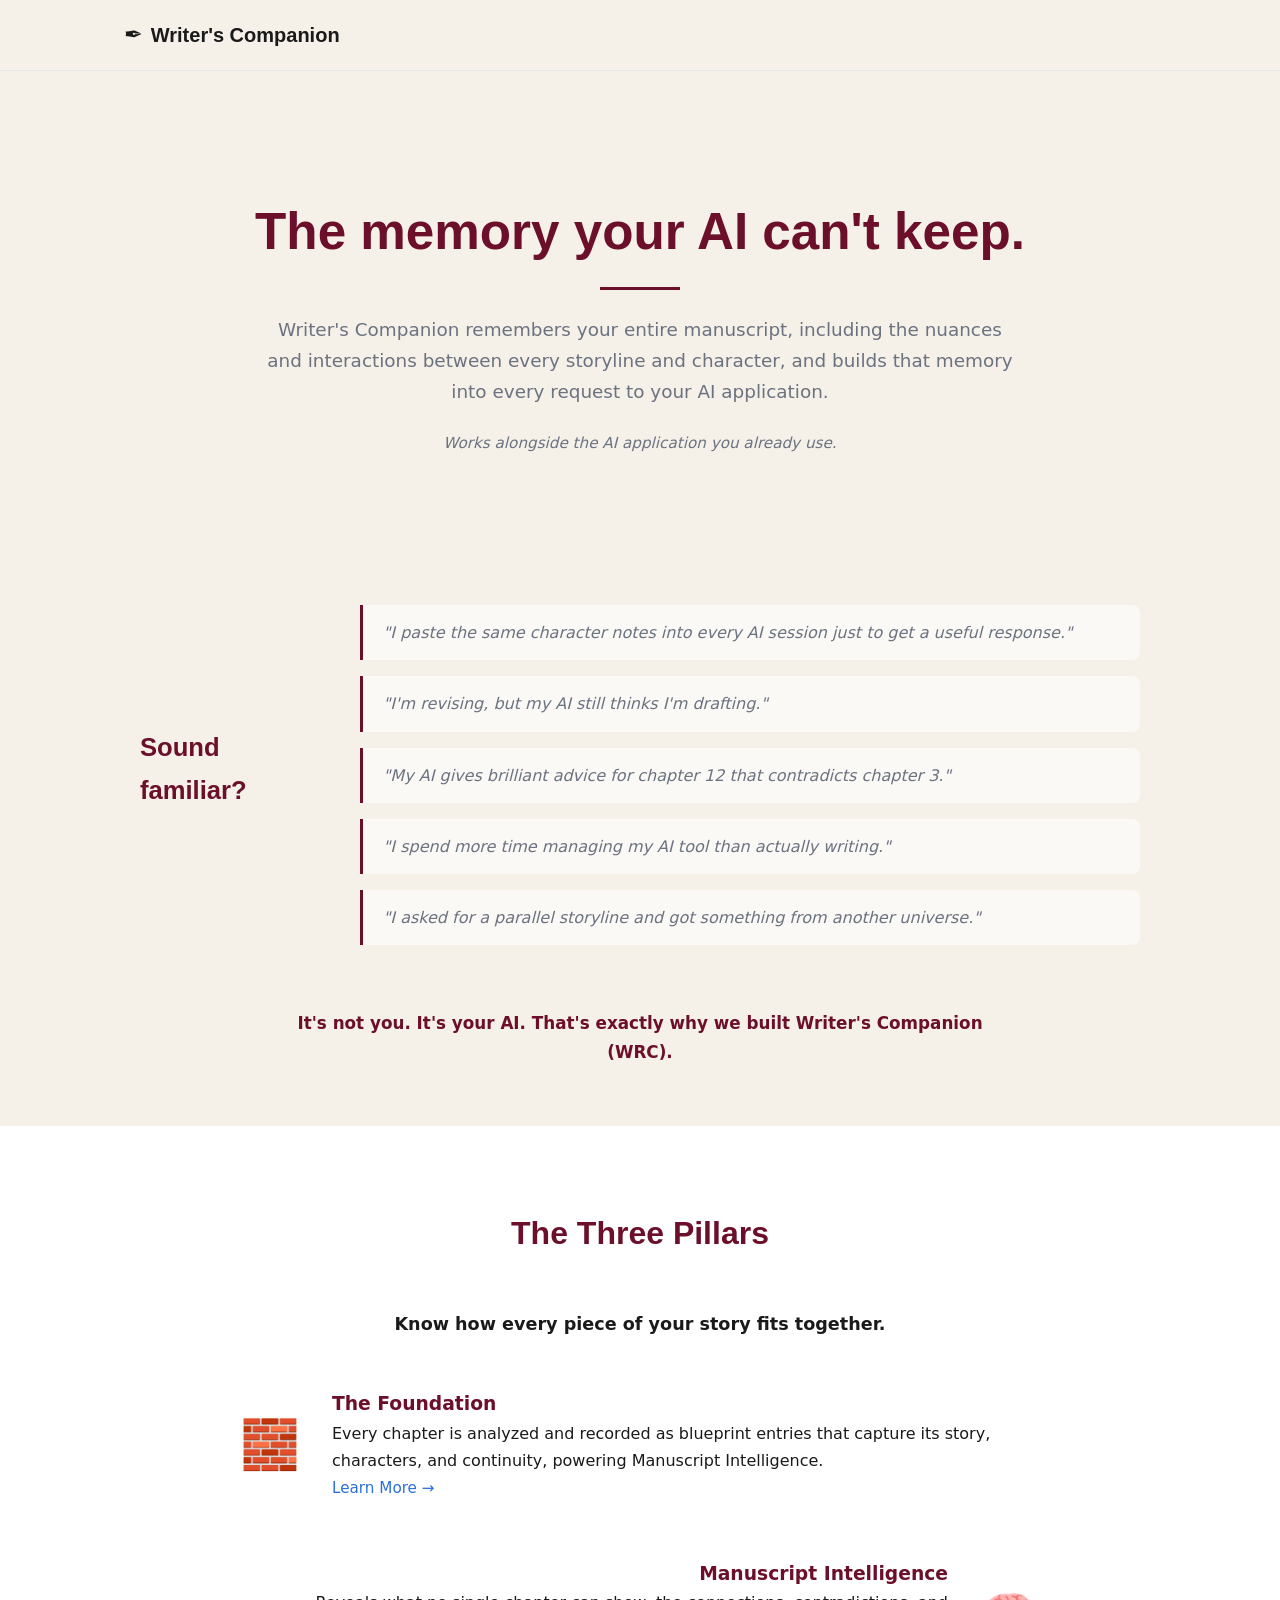
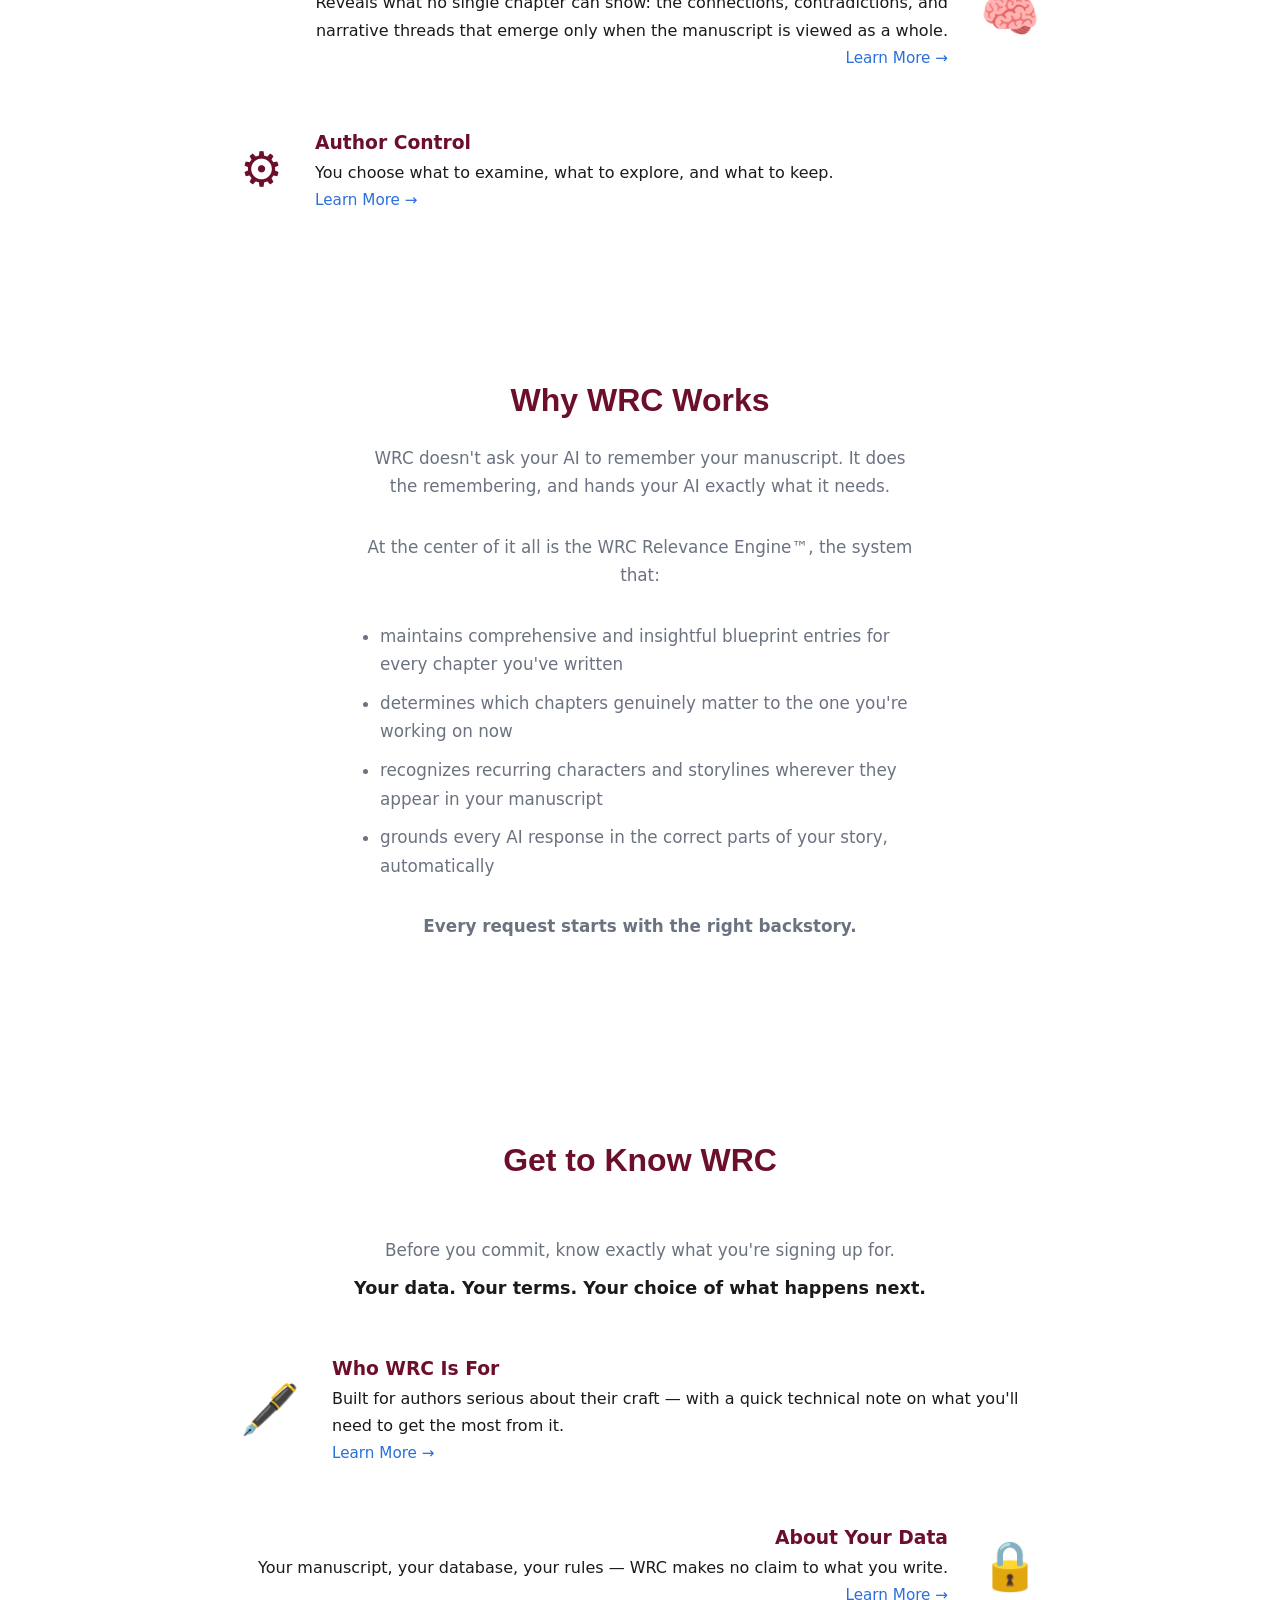
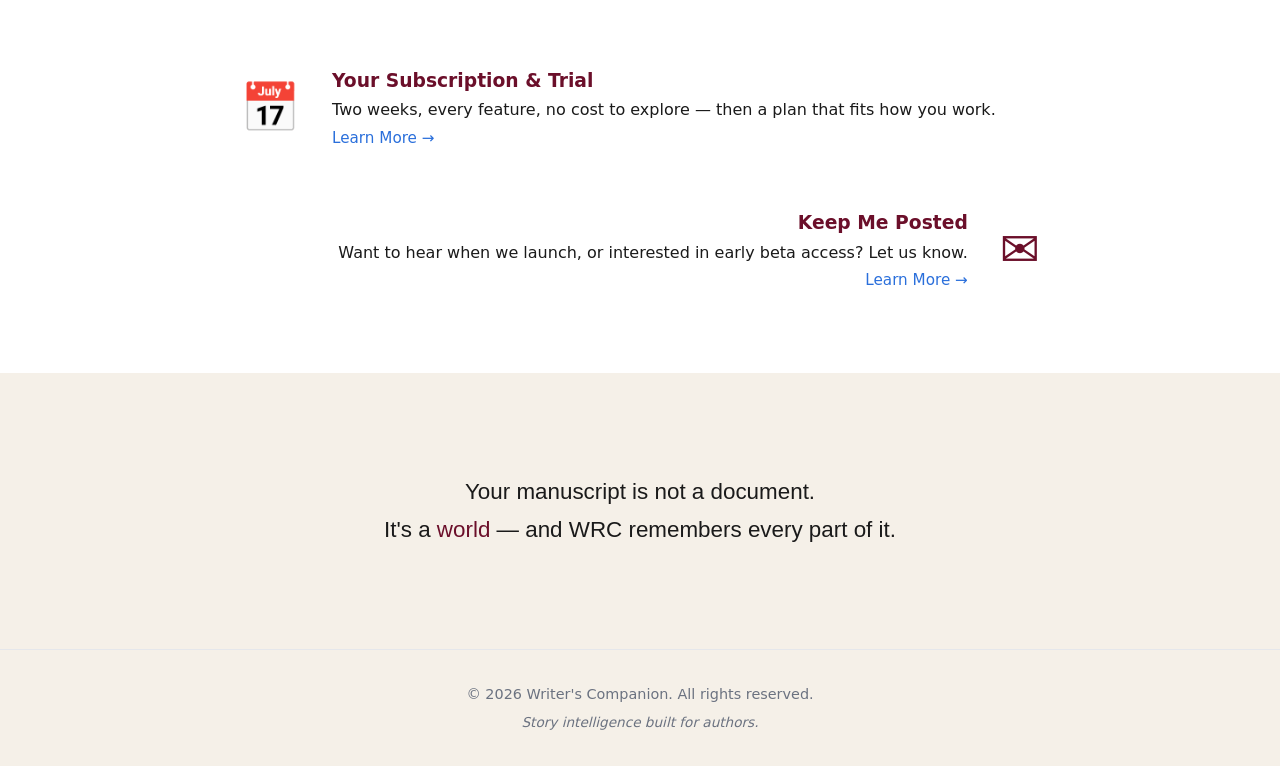
==== commit 19cc11de: "Update index.html" ====
--- a/index.html
+++ b/index.html
@@ -3,14 +3,957 @@
 <head>
   <meta charset="UTF-8">
   <meta name="viewport" content="width=device-width, initial-scale=1.0">
-  <title>Writer's Companion — Your AI Finally Knows Your Whole Story</title>
-  <meta name="description" content="Writer's Companion: a manuscript intelligence system built for authors who architect entire worlds. Story memory, creative momentum, and author control — working together.">
+  <title>Writer's Companion — The memory your AI can't keep</title>
+  <meta name="description" content="Writer's Companion remembers your entire manuscript, including the nuances and interactions between every storyline and character, and builds that memory into every request to your AI application.">
   <meta property="og:title" content="Writer's Companion">
-  <meta property="og:description" content="Your AI finally knows your whole story.">
+  <meta property="og:description" content="Writer's Companion remembers your entire manuscript, including the nuances and interactions between every storyline and character, and builds that memory into every request to your AI application.">
   <meta property="og:type" content="website">
-  <meta property="og:url" content="https://writerscompanion.ai/">
-  <link rel="canonical" href="https://writerscompanion.ai/">  
+  <style>
+/* Built-in copy of css/style.css so this page looks right when opened on its own. On the live site, the linked css/style.css below takes over. */
+/* ============================================================
+   Writer's Companion — Base Stylesheet
+   Design tokens + mobile-first layout
+   ============================================================ */
+
+:root {
+  --color-bg:          #F5F0E8;
+  --color-bg-card:     #FFFFFF;
+  --color-bg-dark:     #1A1A2E;
+  --color-text:        #1A1A1A;
+  --color-text-muted:  #6B7280;
+  --color-text-light:  #D1D5DB;
+  --color-accent:      #2A6FDB;
+  --color-accent-hover:#1E56B0;
+  --color-highlight:   #DCEBFF;
+  --color-border:      #E5E7EB;
+  --color-burgundy:    #6B0F2A;
+  --font-display:      'Arial', 'Segoe UI', system-ui, -apple-system, sans-serif;
+  --font-body:         'Segoe UI', system-ui, -apple-system, sans-serif;
+  --max-width:         1080px;
+  --radius:            8px;
+  --shadow-card:       0 2px 8px rgba(0,0,0,0.06);
+}
+
+*, *::before, *::after { box-sizing: border-box; margin: 0; padding: 0; }
+html { scroll-behavior: smooth; }
+
+body {
+  font-family: var(--font-body);
+  color: var(--color-text);
+  background: var(--color-bg);
+  line-height: 1.7;
+  -webkit-font-smoothing: antialiased;
+}
+
+img { max-width: 100%; display: block; }
+a   { color: var(--color-accent); text-decoration: none; }
+a:hover { color: var(--color-accent-hover); }
+
+.container {
+  width: 100%;
+  max-width: var(--max-width);
+  margin: 0 auto;
+  padding: 0 24px;
+}
+
+/* ============================================================
+   HEADER
+============================================================ */
+.site-header {
+  position: sticky;
+  top: 0;
+  z-index: 100;
+  background: rgba(245,240,232,0.95);
+  backdrop-filter: blur(8px);
+  border-bottom: 1px solid var(--color-border);
+  padding: 16px 0;
+}
+
+.header-inner {
+  display: flex;
+  align-items: center;
+  justify-content: space-between;
+}
+
+.logo {
+  display: flex;
+  align-items: center;
+  gap: 8px;
+  font-family: var(--font-display);
+  font-size: 1.25rem;
+  font-weight: 700;
+  color: var(--color-text);
+}
+.logo:hover { color: var(--color-accent); }
+.logo-icon  { font-size: 1.4rem; }
+
+.main-nav { display: flex; gap: 28px; }
+.main-nav a {
+  font-size: 0.95rem;
+  color: var(--color-text-muted);
+  transition: color 0.2s;
+}
+.main-nav a:hover { color: var(--color-accent); }
+
+/* ============================================================
+   HERO
+============================================================ */
+.hero {
+  padding: 80px 0 60px;
+  text-align: center;
+}
+
+.hero h1 {
+  font-family: var(--font-display);
+  font-size: clamp(2rem, 5vw, 3.2rem);
+  color: var(--color-burgundy); 
+  line-height: 1.2;
+  margin-bottom: 24px;
+}
+
+.hero-subtitle {
+  font-size: 1.15rem;
+  color: var(--color-text-muted);
+  max-width: 620px;
+  margin: 0 auto 48px;
+}
+
+/* ============================================================
+   PAIN BLOCK
+============================================================ */
+.pain-block {
+  background: var(--color-highlight);
+  border-left: 4px solid var(--color-accent);
+  border-radius: 0 var(--radius) var(--radius) 0;
+  padding: 48px 40px;
+  margin: 0 auto 48px;
+  max-width: 720px;
+  text-align: left;
+}
+
+.pain-heading {
+  font-family: var(--font-display);
+  font-size: 1.6rem;
+  color: var(--color-text);
+  margin-bottom: 28px;
+}
+
+.pain-list {
+  list-style: none;
+  display: flex;
+  flex-direction: column;
+  gap: 16px;
+  margin-bottom: 28px;
+}
+
+.pain-list li {
+  border-left: 3px solid var(--color-accent);
+  padding: 12px 18px;
+  background: rgba(255,255,255,0.6);
+  border-radius: 0 var(--radius) var(--radius) 0;
+}
+
+.pain-quote {
+  font-size: 1rem;
+  color: var(--color-text-muted);
+  font-style: italic;
+  line-height: 1.6;
+}
+
+.pain-close {
+  font-size: 1.05rem;
+  font-weight: 600;
+  color: var(--color-accent);
+}
+
+/* ============================================================
+   BUTTONS
+============================================================ */
+.hero-actions {
+  display: flex;
+  gap: 16px;
+  justify-content: center;
+  flex-wrap: wrap;
+  margin-bottom: 48px;
+}
+
+.btn {
+  display: inline-block;
+  padding: 14px 32px;
+  border-radius: var(--radius);
+  font-size: 1rem;
+  font-weight: 600;
+  transition: all 0.2s;
+  cursor: pointer;
+  border: 2px solid transparent;
+  text-decoration: none;
+}
+
+.btn-primary {
+  background: var(--color-accent);
+  color: #fff;
+}
+.btn-primary:hover {
+  background: var(--color-accent-hover);
+  color: #fff;
+}
+
+.btn-secondary {
+  background: transparent;
+  color: var(--color-accent);
+  border-color: var(--color-accent);
+}
+.btn-secondary:hover {
+  background: var(--color-highlight);
+  color: var(--color-accent-hover);
+}
+
+/* ============================================================
+   SURVEY SECTION
+============================================================ */
+.survey-section {
+  padding: 60px 0;
+  background: var(--color-bg);
+  text-align: center;
+}
+
+.survey-block {
+  max-width: 600px;
+  margin: 0 auto;
+  background: var(--color-bg-card);
+  border: 1px solid var(--color-border);
+  border-radius: var(--radius);
+  padding: 32px 36px;
+  text-align: left;
+  box-shadow: var(--shadow-card);
+}
+
+.survey-heading {
+  font-family: var(--font-display);
+  font-size: 1.15rem;
+  font-weight: 700;
+  margin-bottom: 4px;
+  color: var(--color-text);
+}
+
+.survey-sub {
+  font-size: 0.9rem;
+  color: var(--color-text-muted);
+  margin-bottom: 20px;
+}
+
+.survey-options {
+  display: flex;
+  flex-direction: column;
+  gap: 14px;
+}
+
+.survey-item {
+  display: flex;
+  flex-direction: column;
+  gap: 4px;
+  cursor: pointer;
+}
+
+.survey-item input[type="checkbox"] {
+  display: none;
+}
+
+.survey-label {
+  display: flex;
+  align-items: center;
+  gap: 10px;
+  font-size: 0.98rem;
+  color: var(--color-text);
+  padding: 10px 14px;
+  border: 1px solid var(--color-border);
+  border-radius: var(--radius);
+  transition: all 0.2s;
+  cursor: pointer;
+}
+
+.survey-label::before {
+  content: '☐';
+  font-size: 1.1rem;
+  flex-shrink: 0;
+  color: var(--color-text-muted);
+  transition: all 0.2s;
+}
+
+.survey-item input:checked + .survey-label {
+  background: var(--color-highlight);
+  border-color: var(--color-accent);
+  color: var(--color-accent);
+}
+
+.survey-item input:checked + .survey-label::before {
+  content: '☑';
+  color: var(--color-accent);
+}
+
+.survey-response {
+  font-size: 0.88rem;
+  font-style: italic;
+  color: var(--color-accent);
+  padding-left: 14px;
+  max-height: 0;
+  overflow: hidden;
+  opacity: 0;
+  transition: max-height 0.3s ease, opacity 0.3s ease;
+}
+
+.survey-response.visible {
+  max-height: 40px;
+  opacity: 1;
+}
+
+/* ============================================================
+   FEATURES
+============================================================ */
+.features {
+  padding: 80px 0;
+  background: var(--color-bg-card);
+}
+
+.features h2 {
+  font-family: var(--font-display);
+  font-size: 2rem;
+  color: var(--color-burgundy);
+  text-align: center;
+  margin-bottom: 48px;
+}
+
+.features-philosophy {
+  max-width: 780px;
+  margin: 0 auto 48px auto;
+  font-size: 1.05rem;
+  line-height: 1.8;
+  color: var(--color-text-muted);
+  text-align: center;
+}
+
+.features-philosophy strong {
+  display: block;
+  font-size: 1.1rem;
+  color: var(--color-text);
+  margin-top: 8px;
+}
+
+.features-grid {
+  display: grid;
+  grid-template-columns: repeat(auto-fit, minmax(280px, 1fr));
+  gap: 28px;
+}
+
+.feature-card {
+  background: var(--color-bg);
+  border: 1px solid var(--color-border);
+  border-radius: var(--radius);
+  padding: 32px 24px;
+  transition: box-shadow 0.2s, border-color 0.2s;
+}
+.feature-card:hover {
+  border-color: var(--color-accent);
+  box-shadow: var(--shadow-card);
+}
+
+.feature-icon { font-size: 2rem; margin-bottom: 16px; }
+
+.feature-card h3 {
+  font-family: var(--font-display);
+  font-size: 1.15rem;
+  margin-bottom: 8px;
+}
+
+.feature-card p {
+  font-size: 0.95rem;
+  color: var(--color-text-muted);
+  line-height: 1.6;
+}
+
+/* ============================================================
+   BETA TESTERS
+============================================================ */
+.beta {
+  padding: 80px 0;
+  background: var(--color-bg-dark);
+  color: var(--color-text-light);
+  text-align: center;
+}
+
+.beta-inner {
+  max-width: 700px;
+  margin: 0 auto;
+}
+
+.beta-badge {
+  display: inline-block;
+  background: var(--color-accent);
+  color: #fff;
+  font-size: 0.8rem;
+  font-weight: 700;
+  letter-spacing: 0.08em;
+  text-transform: uppercase;
+  padding: 4px 14px;
+  border-radius: 40px;
+  margin-bottom: 20px;
+}
+
+.beta h2 {
+  font-family: var(--font-display);
+  font-size: 2rem;
+  color: #fff;
+  margin-bottom: 20px;
+}
+
+.beta-lead {
+  font-size: 1.05rem;
+  color: var(--color-text-light);
+  line-height: 1.8;
+  margin-bottom: 40px;
+}
+
+.beta-perks {
+  display: flex;
+  flex-direction: column;
+  gap: 20px;
+  margin-bottom: 36px;
+  text-align: left;
+}
+
+.beta-perk {
+  display: flex;
+  align-items: flex-start;
+  gap: 16px;
+  background: rgba(255,255,255,0.06);
+  border: 1px solid rgba(255,255,255,0.1);
+  border-radius: var(--radius);
+  padding: 20px 24px;
+}
+
+.beta-perk-icon {
+  font-size: 1.6rem;
+  flex-shrink: 0;
+  margin-top: 2px;
+}
+
+.beta-perk strong {
+  display: block;
+  font-size: 1rem;
+  color: #fff;
+  margin-bottom: 4px;
+}
+
+.beta-perk p {
+  font-size: 0.93rem;
+  color: var(--color-text-light);
+  line-height: 1.6;
+  margin: 0;
+}
+
+.beta-ask {
+  font-size: 1rem;
+  color: var(--color-text-light);
+  font-style: italic;
+  line-height: 1.7;
+  margin-bottom: 32px;
+  padding: 0 8px;
+}
+
+.beta .form-row {
+  justify-content: center;
+  margin: 0 auto 12px;
+}
+
+.beta .form-row input[type="email"] {
+  background: rgba(255,255,255,0.1);
+  border-color: rgba(255,255,255,0.2);
+  color: #fff;
+}
+
+.beta .form-row input[type="email"]:focus {
+  border-color: var(--color-accent);
+  background: rgba(255,255,255,0.15);
+}
+
+.beta .form-row input[type="email"]::placeholder {
+  color: rgba(255,255,255,0.45);
+}
+
+.beta-fine {
+  font-size: 0.88rem;
+  color: rgba(255,255,255,0.4);
+  font-style: italic;
+}
+
+/* ============================================================
+   ABOUT
+============================================================ */
+.about { padding: 80px 0; }
+
+.about-content {
+  max-width: 700px;
+  margin: 0 auto;
+  text-align: center;
+}
+
+.about h2 {
+  font-family: var(--font-display);
+  font-size: 2rem;
+  text-align: center;
+  color: var(--color-burgundy);
+  margin-bottom: 32px;
+}
+
+.founder-quote {
+  font-family: var(--font-display);
+  font-size: 1.15rem;
+  font-style: italic;
+  color: var(--color-text-muted);
+  line-height: 1.8;
+  border-left: 4px solid var(--color-accent);
+  padding: 20px 28px;
+  background: var(--color-highlight);
+  border-radius: 0 var(--radius) var(--radius) 0;
+  text-align: left;
+  margin-bottom: 16px;
+}
+
+.founder-attribution {
+  font-size: 0.95rem;
+  color: var(--color-text-muted);
+  font-style: italic;
+  text-align: right;
+}
+
+/* ============================================================
+   CONTACT
+============================================================ */
+.contact {
+  padding: 80px 0;
+  background: var(--color-bg-card);
+  text-align: center;
+}
+
+.contact h2 {
+  font-family: var(--font-display);
+  font-size: 2rem;
+  color: var(--color-burgundy);  
+  margin-bottom: 16px;
+}
+
+.contact > .container > p {
+  font-size: 1.05rem;
+  color: var(--color-text-muted);
+  max-width: 560px;
+  margin: 0 auto 32px;
+}
+
+.relevance-list {
+  font-size: 1.05rem;
+  color: var(--color-text-muted);
+  max-width: 560px;
+  margin: 0 auto 32px;
+  text-align: left;
+  padding-left: 20px;
+}
+.relevance-list li {
+  margin-bottom: 10px;
+}
+.relevance-list li:last-child {
+  margin-bottom: 0;
+}
+
+.form-row {
+  display: flex;
+  gap: 12px;
+  justify-content: center;
+  flex-wrap: wrap;
+  margin: 32px auto;
+  max-width: 560px;
+}
+
+.form-row input[type="email"] {
+  flex: 1;
+  min-width: 220px;
+  padding: 14px 18px;
+  font-size: 1rem;
+  font-family: var(--font-body);
+  border: 1px solid var(--color-border);
+  border-radius: var(--radius);
+  background: var(--color-bg);
+  color: var(--color-text);
+  outline: none;
+  transition: border-color 0.2s, box-shadow 0.2s;
+}
+
+.form-row input[type="email"]:focus {
+  border-color: var(--color-accent);
+  box-shadow: 0 0 0 3px rgba(42,111,219,0.15);
+}
+
+.form-row input[type="email"]::placeholder {
+  color: var(--color-text-muted);
+}
+
+.form-row .btn {
+  white-space: nowrap;
+}
+
+.contact-fine {
+  font-size: 0.9rem;
+  color: var(--color-text-muted);
+  font-style: italic;
+  margin-top: 8px;
+}
+
+/* ============================================================
+   FOOTER
+============================================================ */
+.site-footer {
+  padding: 32px 0;
+  border-top: 1px solid var(--color-border);
+  text-align: center;
+}
+
+.footer-inner {
+  display: flex;
+  flex-direction: column;
+  gap: 4px;
+}
+
+.copyright { font-size: 0.9rem; color: var(--color-text-muted); }
+.tagline   { font-size: 0.85rem; color: var(--color-text-muted); font-style: italic; }
+
+/* ============================================================
+   RESPONSIVE
+============================================================ */
+@media (max-width: 640px) {
+  .main-nav { gap: 16px; }
+  .main-nav a { font-size: 0.85rem; }
+  .hero { padding: 60px 0 40px; }
+  .pain-block { padding: 32px 24px; }
+  .survey-block { padding: 24px 20px; }
+  .features, .about, .contact, .beta { padding: 56px 0; }
+  .hero-actions { flex-direction: column; align-items: center; }
+  .founder-quote { padding: 16px 20px; }
+  .form-row { flex-direction: column; align-items: stretch; }
+  .form-row input[type="email"] { min-width: unset; }
+  .beta-perk { flex-direction: column; gap: 10px; }
+}
+
+/* ============================================================
+   CINEMATIC VERSION — ADDITIONAL STYLES
+   New classes only — nothing above this line is modified.
+   Used exclusively by wrc-cinematic.html; the Classic page
+   (wrc.html) does not reference any class below.
+============================================================ */
+
+.reveal {
+  opacity: 1;
+}
+.reveal.js-ready {
+  opacity: 0;
+  transform: translateY(24px);
+  transition: opacity 0.8s ease, transform 0.8s ease;
+}
+.reveal.visible {
+  opacity: 1;
+  transform: translateY(0);
+}
+
+@keyframes cinematicFadeIn {
+  from { opacity: 0; transform: translateY(-12px); }
+  to   { opacity: 1; transform: translateY(0); }
+}
+.cinematic-header {
+  animation: cinematicFadeIn 1s ease;
+}
+
+.cinematic-hero {
+  padding: 130px 0 100px;
+}
+.cinematic-hero h1 {
+  position: relative;
+  display: inline-block;
+}
+.cinematic-underline {
+  display: block;
+  width: 80px;
+  height: 3px;
+  background: var(--color-burgundy);
+  margin: 24px auto 0;
+}
+
+.btn-secondary-burgundy {
+  background: transparent;
+  color: var(--color-burgundy);
+  border: 2px solid var(--color-burgundy);
+}
+.btn-secondary-burgundy:hover {
+  background: rgba(107, 15, 42, 0.08);
+  color: var(--color-burgundy);
+}
+
+.cinematic-pain {
+  display: grid;
+  grid-template-columns: 180px 1fr;
+  gap: 40px;
+  align-items: center;
+  max-width: 1000px;
+  margin: 0 auto 48px;
+  text-align: left;
+}
+.cinematic-pain-list li {
+  list-style: none;
+  border-left: 3px solid var(--color-burgundy);
+  padding: 14px 20px;
+  background: rgba(255,255,255,0.6);
+  border-radius: 0 var(--radius) var(--radius) 0;
+  margin-bottom: 16px;
+  transition: box-shadow 0.2s;
+}
+.cinematic-pain-list li:hover {
+  box-shadow: var(--shadow-card);
+}
+
+.cinematic-pillars {
+  display: flex;
+  flex-direction: column;
+  gap: 56px;
+  max-width: 800px;
+  margin: 0 auto;
+}
+.cinematic-pillar {
+  display: flex;
+  align-items: center;
+  gap: 32px;
+}
+.cinematic-pillar:nth-child(even) {
+  flex-direction: row-reverse;
+  text-align: right;
+}
+.cinematic-pillar-icon {
+  font-size: 3rem;
+  color: var(--color-burgundy);
+  flex-shrink: 0;
+}
+.cinematic-pillar-accent {
+  width: 48px;
+  height: 3px;
+  background: var(--color-burgundy);
+  margin: 12px 0;
+}
+.cinematic-pillar:nth-child(even) .cinematic-pillar-accent {
+  margin-left: auto;
+}
+
+.cinematic-catalyst-row {
+  display: flex;
+  gap: 28px;
+  overflow-x: auto;
+  padding-bottom: 12px;
+  scroll-snap-type: x mandatory;
+}
+.cinematic-catalyst-row .feature-card {
+  flex: 0 0 260px;
+  scroll-snap-align: start;
+  transition: transform 0.2s, box-shadow 0.2s;
+}
+.cinematic-catalyst-row .feature-card:hover {
+  transform: translateY(-4px);
+  box-shadow: var(--shadow-card);
+}
+@media (min-width: 720px) {
+  .cinematic-catalyst-row {
+    overflow-x: visible;
+    justify-content: center;
+    flex-wrap: wrap;
+  }
+  .cinematic-catalyst-row .feature-card {
+    flex: 0 1 260px;
+  }
+}
+
+.cinematic-closing {
+  padding: 100px 0;
+}
+
+@media (max-width: 640px) {
+  .cinematic-pillar,
+  .cinematic-pillar:nth-child(even) {
+    flex-direction: column;
+    text-align: center;
+  }
+  .cinematic-pillar:nth-child(even) .cinematic-pillar-accent {
+    margin: 12px auto;
+  }
+  .cinematic-pain {
+    grid-template-columns: 1fr;
+  }
+}
+
+/* ============================================================
+   PILLAR MODALS
+   Native <dialog> — Escape and the Close button work without any
+   JS at all. js/modals.js only handles closing on backdrop click.
+============================================================ */
+
+.link-button {
+  background: none;
+  border: none;
+  color: var(--color-accent);
+  cursor: pointer;
+  font-size: 0.95rem;
+  padding: 0;
+  font-family: inherit;
+}
+.link-button:hover {
+  color: var(--color-accent-hover);
+  text-decoration: underline;
+}
+
+.pillar-modal {
+  position: fixed;
+  top: 50%;
+  left: 50%;
+  transform: translate(-50%, -50%);
+  max-width: 640px;
+  width: 90%;
+  max-height: 85vh;
+  overflow-y: auto;
+  border: none;
+  border-radius: var(--radius);
+  padding: 0;
+  box-shadow: 0 12px 40px rgba(0,0,0,0.25);
+}
+.pillar-modal::backdrop {
+  background: rgba(0,0,0,0.5);
+}
+
+.pillar-modal-inner {
+  padding: 40px 36px 32px;
+}
+
+.pillar-modal-header {
+  display: flex;
+  align-items: center;
+  gap: 16px;
+  margin-bottom: 24px;
+}
+.pillar-modal-icon {
+  font-size: 2.2rem;
+  color: var(--color-burgundy);
+}
+.pillar-modal-title h3 {
+  font-family: var(--font-display);
+  font-size: 1.4rem;
+  margin-bottom: 2px;
+}
+.pillar-modal-title span {
+  font-size: 0.95rem;
+  color: var(--color-text-muted);
+  font-style: italic;
+}
+
+.pillar-modal-body p {
+  color: var(--color-text-muted);
+  line-height: 1.8;
+  margin-bottom: 16px;
+}
+.pillar-modal-body p:last-of-type {
+  margin-bottom: 0;
+}
+
+.pillar-modal-body ul {
+  list-style: none;
+  padding: 0;
+  margin: 0 0 16px;
+}
+.pillar-modal-body ul li {
+  position: relative;
+  padding-left: 1.2em;
+  margin-bottom: 8px;
+  color: var(--color-text-muted);
+  line-height: 1.8;
+}
+.pillar-modal-body ul li::before {
+  content: "•";
+  position: absolute;
+  left: 0;
+  color: var(--color-burgundy);
+}
+.pillar-modal-body ul li:last-child {
+  margin-bottom: 0;
+}
+
+.pillar-modal-close-row {
+  margin-top: 28px;
+  padding-top: 20px;
+  border-top: 1px solid var(--color-border);
+  display: flex;
+  justify-content: space-between;
+  align-items: center;
+}
+.pillar-modal-hint {
+  font-size: 0.88rem;
+  color: var(--color-text-muted);
+  font-style: italic;
+}
+.pillar-modal-close-btn {
+  background: transparent;
+  border: 1px solid var(--color-border);
+  border-radius: var(--radius);
+  padding: 8px 20px;
+  cursor: pointer;
+  font-size: 0.95rem;
+  color: var(--color-text);
+  font-family: inherit;
+}
+.pillar-modal-close-btn:hover {
+  border-color: var(--color-accent);
+  color: var(--color-accent);
+}
+
+@media (max-width: 640px) {
+  .pillar-modal-inner {
+    padding: 28px 22px 24px;
+  }
+}
+
+body:has(dialog[open]) {
+  overflow: hidden;
+}
+
+/* ============================================================
+   REVIEW FLAGS — internal review markers only, not for public
+   launch. Bright, unmissable styling so an open question can't
+   be mistaken for finished copy while scanning the page.
+============================================================ */
+.review-flag {
+  color: #D93025;
+  font-weight: 700;
+}
+</style>
   <link rel="stylesheet" href="css/style.css">
+  <style>
+    /* HEADING LOOK (added 2026-11-05). Burgundy marks the named things: section headings,
+       card titles, and pop-up titles. Smaller topic headings inside a pop-up stay dark.
+       Can be moved into css/style.css once approved. */
+    .pain-heading { color: var(--color-burgundy); }
+    .cinematic-pillar h3 { color: var(--color-burgundy); }
+    .pillar-modal-title h3 { color: var(--color-burgundy); }
+    .pillar-modal-body h4 { font-family: var(--font-display); font-size: 1.1rem; color: var(--color-text); }
+    .pillar-modal-body strong { color: var(--color-text); }
+    .pillar-modal { max-height: 85vh; max-height: 85dvh; overscroll-behavior: contain; }
+    .pillar-modal:focus { outline: none; }
+    .pain-close { color: var(--color-burgundy); }
+    /* Phones and tablets have no Escape key, so hide that hint on touch screens. */
+    @media (hover: none) and (pointer: coarse) {
+      .pillar-modal-hint { display: none; }
+      .pillar-modal-close-row { justify-content: flex-end; }
+    }
+  </style>
   <link rel="icon" href="data:image/svg+xml,<svg xmlns='http://www.w3.org/2000/svg' viewBox='0 0 100 100'><text y='.9em' font-size='90'>✒️</text></svg>">
 </head>
 
@@ -39,22 +982,27 @@
 
   <!-- ============================================================
        HERO
+       Tagline and descriptor approved 2026-11-03.
   ============================================================ -->
   <section class="hero cinematic-hero">
     <div class="container">
       <h1>
-        Your AI finally knows<br>your whole story.
+        The memory your AI can't keep.
         <span class="cinematic-underline"></span>
       </h1>
 
       <p class="hero-subtitle" style="max-width: 760px;">
-        A manuscript intelligence system built for authors who architect entire worlds.
+        Writer's Companion remembers your entire manuscript, including the nuances and interactions between every storyline and character, and builds that memory into every request to your AI application.
+      </p>
+
+      <p class="hero-subtitle" style="max-width: 760px; font-size: 0.95rem; font-style: italic; margin-top: -24px;">
+        Works alongside the AI application you already use.
       </p>
     </div>
   </section>
 
   <!-- ============================================================
-       PAIN BLOCK
+       PAIN BLOCK (kept as-is)
   ============================================================ -->
   <section class="hero" style="padding-top: 0;">
     <div class="container">
@@ -65,14 +1013,14 @@
         <div>
           <ul class="cinematic-pain-list">
             <li><span class="pain-quote">"I paste the same character notes into every AI session just to get a useful response."</span></li>
+            <li><span class="pain-quote">"I'm revising, but my AI still thinks I'm drafting."</span></li>
             <li><span class="pain-quote">"My AI gives brilliant advice for chapter 12 that contradicts chapter 3."</span></li>
             <li><span class="pain-quote">"I spend more time managing my AI tool than actually writing."</span></li>
-            <li><span class="pain-quote">"I'm revising, but my AI still thinks I'm drafting."</span></li>
             <li><span class="pain-quote">"I asked for a parallel storyline and got something from another universe."</span></li>
           </ul>
         </div>
       </div>
-      <p class="pain-close" style="text-align: center; max-width: 700px; margin: 0 auto;">It's not you. It's your AI. That's exactly why we built Writer's Companion.</p>
+      <p class="pain-close" style="text-align: center; max-width: 700px; margin: 0 auto;">It's not you. It's your AI. That's exactly why we built Writer's Companion (WRC).</p>
     </div>
   </section>
 
@@ -84,29 +1032,28 @@
       <h2>The Three Pillars</h2>
 
       <p class="features-philosophy">
-        Three modes. Three forms of creative power.
-        <strong>Deepen what exists. Branch into what might. See it all at once.</strong>
+        <strong>Know how every piece of your story fits together.</strong>
       </p>
 
       <div class="cinematic-pillars">
+
+        <div class="cinematic-pillar reveal">
+          <div class="cinematic-pillar-icon">🧱</div>
+          <div>
+            <h3>The Foundation</h3>
+            <span class="cinematic-pillar-accent"></span>
+            <p>Every chapter is analyzed and recorded as blueprint entries that capture its story, characters, and continuity, powering Manuscript Intelligence.</p>
+            <p><button type="button" class="link-button" onclick="document.getElementById('modal-foundation').showModal()">Learn More →</button></p>
+          </div>
+        </div>
 
         <div class="cinematic-pillar reveal">
           <div class="cinematic-pillar-icon">🧠</div>
           <div>
-            <h3>Story Memory</h3>
+            <h3>Manuscript Intelligence</h3>
             <span class="cinematic-pillar-accent"></span>
-            <p>Your manuscript remembers itself — characters, arcs, and every chapter that matters.</p>
-            <p><button type="button" class="link-button" onclick="document.getElementById('modal-relevance').showModal()">Learn More →</button></p>
-          </div>
-        </div>
-
-        <div class="cinematic-pillar reveal">
-          <div class="cinematic-pillar-icon">✦</div>
-          <div>
-            <h3>Blue Sky</h3>
-            <span class="cinematic-pillar-accent"></span>
-            <p>Four creative intelligences built to expand, parallel, trace, and analyze your narrative.</p>
-            <p><button type="button" class="link-button" onclick="document.getElementById('modal-catalyst').showModal()">Learn More →</button></p>
+            <p>Reveals what no single chapter can show: the connections, contradictions, and narrative threads that emerge only when the manuscript is viewed as a whole.</p>
+            <p><button type="button" class="link-button" onclick="document.getElementById('modal-intelligence').showModal()">Learn More →</button></p>
           </div>
         </div>
 
@@ -115,8 +1062,8 @@
           <div>
             <h3>Author Control</h3>
             <span class="cinematic-pillar-accent"></span>
-            <p>A deterministic workflow that keeps your voice and intent at the center.</p>
-            <p><button type="button" class="link-button" onclick="document.getElementById('modal-foundation').showModal()">Learn More →</button></p>
+            <p>You choose what to examine, what to explore, and what to keep.</p>
+            <p><button type="button" class="link-button" onclick="document.getElementById('modal-author-control').showModal()">Learn More →</button></p>
           </div>
         </div>
 
@@ -127,81 +1074,24 @@
            A tiny script (js/modals.js) only handles closing on
            backdrop click. -->
 
-      <dialog id="modal-relevance" class="pillar-modal">
-        <form method="dialog">
-          <div class="pillar-modal-inner">
-            <div class="pillar-modal-header">
-              <span class="pillar-modal-icon">🧠</span>
-              <div class="pillar-modal-title">
-                <h3>Relevance Engine</h3>
-                <span>Story Memory</span>
-              </div>
-            </div>
-            <div class="pillar-modal-body">
-              <p>Your manuscript's history, organized for your AI partner.</p>
-              <p>The Relevance Engine builds a precise context bridge between your manuscript and your AI — assembling the exact backstory, in structured form, so your AI has what it needs to stay grounded in your story.</p>
-              <ul>
-                <li><strong>Drift Support:</strong> Supplies the character history your AI needs to stay aligned with established motivations.</li>
-                <li><strong>Subplot Awareness:</strong> Surfaces dormant threads so your AI can recognize when a storyline has gone quiet.</li>
-                <li><strong>Canon Alignment:</strong> Delivers your world rules and constraints so your AI can keep new scenes consistent with established canon.</li>
-              </ul>
-              <p>The Relevance Engine doesn't write, and it doesn't check your work. It remembers — giving your AI partner the structured memory it needs to keep your arcs alive and your themes coherent.</p>
-              <p style="text-align:center; font-weight:bold;">This is the memory behind the story.</p>
-            </div>
-            <div class="pillar-modal-close-row">
-              <span class="pillar-modal-hint">Press Escape to exit</span>
-              <button type="submit" class="pillar-modal-close-btn">Close</button>
-            </div>
-          </div>
-        </form>
-      </dialog>
-
-      <dialog id="modal-catalyst" class="pillar-modal">
-        <form method="dialog">
-          <div class="pillar-modal-inner">
-            <div class="pillar-modal-header">
-              <span class="pillar-modal-icon">✦</span>
-              <div class="pillar-modal-title">
-                <h3>Blue Sky</h3>
-                <span>Creative Exploration</span>
-              </div>
-            </div>
-            <div class="pillar-modal-body">
-              <p>This is where your story expands.</p>
-              <p>Blue Sky is four creative intelligences working in harmony — each with a different purpose, each designed to deepen your manuscript without hijacking your voice.</p>
-              <p>One expands your ideas. One sharpens your logic. One strengthens emotional resonance. One traces the consequences of every narrative choice.</p>
-              <p>Blue Sky doesn't overwrite you. It amplifies you.</p>
-              <p>It gives you new angles, new insights, new ways to see your own work — all while preserving the tone, cadence, and intent that make your writing yours.</p>
-              <p style="text-align:center; font-weight:bold;">This is guided exploration.</p>
-
-            </div>
-            <div class="pillar-modal-close-row">
-              <span class="pillar-modal-hint">Press Escape to exit</span>
-              <button type="submit" class="pillar-modal-close-btn">Close</button>
-            </div>
-          </div>
-        </form>
-      </dialog>
-
       <dialog id="modal-foundation" class="pillar-modal">
         <form method="dialog">
           <div class="pillar-modal-inner">
             <div class="pillar-modal-header">
-              <span class="pillar-modal-icon">⚙️</span>
+              <span class="pillar-modal-icon">🧱</span>
               <div class="pillar-modal-title">
-                <h3>Foundation</h3>
-                <span>Author Control</span>
+                <h3>The Foundation</h3>
+                <span>Blueprint Entries</span>
               </div>
             </div>
             <div class="pillar-modal-body">
-              <p>This is the pillar that makes WRC different from every other writing tool.</p>
-              <p>The Foundation is a deterministic workflow — a system that ensures you remain the architect of your manuscript at every step. No AI drift. No tonal contamination. No accidental rewrites of your voice.</p>
-              <p>Every interaction is structured. Every suggestion is contextual. Every transformation is reversible.</p>
-              <p>The Foundation keeps your intent at the center of the creative process. It ensures that the manuscript evolves according to your rules, your canon, your emotional arc, and your long-term vision.</p>
-              <p>You are not handing your story to an AI. You are directing it.</p>
-              <p>WRC is built like an instrument — precise, deterministic, and built for authors who architect entire worlds.</p>
-              <p>Every AI change is tracked with full redline comparison against what you originally sent — see exactly what changed, line by line, and accept or reject each one. Nothing is applied to your manuscript without your review.</p>
-              <p style="text-align:center; font-weight:bold;">You ARE the architect.</p>
+              <p>Every chapter carries its own set of blueprint entries: a wealth of insights for your review, and the foundation that powers Manuscript Intelligence.</p>
+              <p>Blueprint entries capture:</p>
+              <ul>
+                <li><strong>Storyline:</strong> the living threads of your manuscript. They vanish and resurface, collide and converge, and build toward the climax.</li>
+                <li><strong>Characters:</strong> who appears, what drives them, how they change, and the thread that links every chapter they appear in.</li>
+                <li><strong>Continuity:</strong> the facts, timelines, open questions, and other threads that hold the story together, along with what works and what could be stronger.</li>
+              </ul>
             </div>
             <div class="pillar-modal-close-row">
               <span class="pillar-modal-hint">Press Escape to exit</span>
@@ -210,90 +1100,114 @@
           </div>
         </form>
       </dialog>
-    </div>
-  </section>
-
-  <!-- ============================================================
-       CREATIVE CATALYST
-  ============================================================ -->
-  <section id="creative-catalyst" class="features" style="background: var(--color-bg);">
-    <div class="container">
-      <h2>Blue Sky</h2>
-
-      <p class="features-philosophy">
-        Each Blue Sky mode plays a different editorial role.
-        <strong>You're the director — every feature customizable to follow your lead.</strong>
-      </p>
-
-      <div class="cinematic-pillars">
-      
-        <div class="cinematic-pillar reveal">
-          <div class="cinematic-pillar-icon">🪶</div>
-          <div>
-            <h3>Expand</h3>
-            <span class="cinematic-pillar-accent"></span>
-            <p>Deepens what already exists.</p>
-            <p><button type="button" class="link-button" onclick="document.getElementById('modal-expand').showModal()">Learn More →</button></p>
-          </div>
-        </div>
-
-        <div class="cinematic-pillar reveal">
-          <div class="cinematic-pillar-icon">🌀</div>
-          <div>
-            <h3>Parallel</h3>
-            <span class="cinematic-pillar-accent"></span>
-            <p>Branches without breaking your canon.</p>
-            <p><button type="button" class="link-button" onclick="document.getElementById('modal-parallel').showModal()">Learn More →</button></p>
-          </div>
-        </div>
-
-        <div class="cinematic-pillar reveal">
-          <div class="cinematic-pillar-icon">🧭</div>
-          <div>
-            <h3>Trace</h3>
-            <span class="cinematic-pillar-accent"></span>
-            <p>Maps weighted narrative links across your manuscript.</p>
-            <p><button type="button" class="link-button" onclick="document.getElementById('modal-trace').showModal()">Learn More →</button></p>
-          </div>
-        </div>
-
-        <div class="cinematic-pillar reveal">
-          <div class="cinematic-pillar-icon">📘</div>
-          <div>
-            <h3>Analysis</h3>
-            <span class="cinematic-pillar-accent"></span>
-            <p>Evaluates your manuscript as a connected whole.</p>
-            <p><button type="button" class="link-button" onclick="document.getElementById('modal-analysis').showModal()">Learn More →</button></p>
-          </div>
-        </div>
-
-      </div>
-      
-      <p class="features-philosophy" style="text-align: left; margin-bottom: 4px;"><strong style="display: inline;">Unparalleled flexibility.</strong> Each Blue Sky entry offers unique and powerful selection capabilities.</p>
-      <p class="features-philosophy" style="text-align: left;">For example, <strong style="display: inline;">Analysis:</strong> focus on any handful of characters or storylines that matter most — a protagonist and antagonist, a love triangle, a subplot and the characters tangled in it — and go deep on exactly how they intersect across every chapter.</p>
-      
-      <!-- Blue Sky mode modals — same native <dialog> pattern
-           as the Three Pillars modals. -->
-
-      <dialog id="modal-expand" class="pillar-modal">
+
+      <!-- Manuscript Intelligence: single panel, three headed sections
+           (Relevance Engine, Blueprint, Backstory). The four former
+           sub-panels (relevance, character, continuity, story) were removed
+           on 2026-11-04. -->
+      <dialog id="modal-intelligence" class="pillar-modal" style="max-width: 760px;">
+        <form method="dialog">
+          <div class="pillar-modal-inner">
+            <div class="pillar-modal-header" style="justify-content: center;">
+              <div class="pillar-modal-title" style="text-align: center;">
+                <h3>Manuscript Intelligence</h3>
+              </div>
+            </div>
+            <div class="pillar-modal-body">
+
+              <h4 style="margin: 0 0 8px;">Relevance Engine</h4>
+              <p>Every chapter has its own storylines and characters. When you work on one, the Relevance Engine follows those threads through your blueprint entries, weighs how closely each earlier chapter connects, and selects the most relevant ones.</p>
+
+              <h4 style="margin: 28px 0 8px;">Blueprint</h4>
+              <p>Every chapter carries a comprehensive set of blueprint entries, each providing a full editorial assessment. Each entry names what's there, weighs how well it works, and suggests one way to strengthen it. Entries also look for what you might have missed: the detail that foreshadows, the thread left loose, the emotion beneath a character's reaction. They summarize, evaluate, describe, and suggest. They never rewrite your story. Ignore what you like, or use them as creative stepping stones. It's your decision.</p>
+              <p style="text-align:center; font-weight:bold; margin: 20px 0;">Together, they show an intricate tapestry of your chapter.</p>
+
+              <h4 style="margin: 28px 0 8px;">Backstory</h4>
+              <p>Blueprint entries of the selected chapters become the backstory your analysis draws on, so it reflects the nuances of your whole manuscript, not just the chapter in front of you.</p>
+
+              <p style="text-align:center; font-style:italic; margin-top: 28px;">A wealth of insights for your review.</p>
+
+            </div>
+            <div class="pillar-modal-close-row">
+              <span class="pillar-modal-hint">Press Escape to exit</span>
+              <button type="submit" class="pillar-modal-close-btn">Close</button>
+            </div>
+          </div>
+        </form>
+      </dialog>
+
+      <dialog id="modal-author-control" class="pillar-modal" style="max-width: 760px;">
+        <form method="dialog">
+          <div class="pillar-modal-inner">
+            <div class="pillar-modal-header" style="justify-content: center;">
+              <div class="pillar-modal-title" style="text-align: center;">
+                <h3>Author Control</h3>
+              </div>
+            </div>
+            <div class="pillar-modal-body">
+              <p style="text-align:center; font-weight:bold;">You are not handing your story to an AI. You are directing it.</p>
+              <p>Author Control ensures that you remain the architect of every decision. No AI drift. No tonal contamination. No unwanted rewrites of your voice.</p>
+              <div class="cinematic-pillars" style="gap: 36px; margin-top: 28px;">
+          <div class="cinematic-pillar">
+            <div class="cinematic-pillar-icon">📊</div>
+            <div>
+              <h3>Analysis</h3>
+              <span class="cinematic-pillar-accent"></span>
+              <p>Put a microscope on any character or storyline, and focus it on what matters most to you. Choose from a menu of focuses, or write your own.</p>
+              <p><button type="button" class="link-button" onclick="document.getElementById('modal-ac-analysis').showModal()">Learn More →</button></p>
+            </div>
+          </div>
+          <div class="cinematic-pillar">
+            <div class="cinematic-pillar-icon">🧭</div>
+            <div>
+              <h3>Trace</h3>
+              <span class="cinematic-pillar-accent"></span>
+              <p>Watch characters, storylines, and themes evolve across your manuscript chapter by chapter.</p>
+              <p><button type="button" class="link-button" onclick="document.getElementById('modal-ac-trace').showModal()">Learn More →</button></p>
+            </div>
+          </div>
+          <div class="cinematic-pillar">
+            <div class="cinematic-pillar-icon">🔍</div>
+            <div>
+              <h3>Redline Review</h3>
+              <span class="cinematic-pillar-accent"></span>
+              <p>See exactly what changed, and accept or reject each change.</p>
+              <p><button type="button" class="link-button" onclick="document.getElementById('modal-ac-redline').showModal()">Learn More →</button></p>
+            </div>
+          </div>
+          <div class="cinematic-pillar">
+            <div class="cinematic-pillar-icon">💡</div>
+            <div>
+              <h3>Expand/Parallel</h3>
+              <span class="cinematic-pillar-accent"></span>
+              <p>Expand a chapter with new material, or imagine a parallel storyline that runs alongside it. You decide what, if anything, to keep.</p>
+              <p><button type="button" class="link-button" onclick="document.getElementById('modal-ac-expand').showModal()">Learn More →</button></p>
+            </div>
+          </div>
+              </div>
+            </div>
+            <div class="pillar-modal-close-row">
+              <span class="pillar-modal-hint">Press Escape to exit</span>
+              <button type="submit" class="pillar-modal-close-btn">Close</button>
+            </div>
+          </div>
+        </form>
+      </dialog>
+      <!-- Author Control detail panels (opened from the panel above) -->
+      <dialog id="modal-ac-expand" class="pillar-modal">
         <form method="dialog">
           <div class="pillar-modal-inner">
             <div class="pillar-modal-header">
-              <span class="pillar-modal-icon">🪶</span>
+              <span class="pillar-modal-icon">💡</span>
               <div class="pillar-modal-title">
-                <h3>Blue Sky</h3>
-                <span>Expand</span>
+                <h3>Expand/Parallel</h3>
+                <span>New material for your chapter</span>
               </div>
             </div>
             <div class="pillar-modal-body">
-              <p>Enrich your existing prose using current-chapter context.</p>
-              <p>Expand commands the Relevance Engine to zoom in on your active workspace. It takes a scene, a beat, or an emotional moment you have already written and uses localized scoring to grow it with precision.</p>
-              <ul style="color: var(--color-text-muted); line-height: 1.8; padding-left: 20px; margin-bottom: 16px;">
-                <li><strong>Localized Context</strong> — focuses the engine entirely on the immediate text, preventing it from pulling in distracting subplots from elsewhere in the manuscript.</li>
-                <li><strong>Sensory & Emotional Depth</strong> — amplifies environmental textures, unspoken character motivations, and thematic subtext.</li>
-                <li><strong>Zero Architectural Drift</strong> — it does not invent new plotlines or add conversational noise; it illuminates the richness already living in your shot.</li>
-              </ul>
-              <p>Expand doesn't drift. It doesn't add noise. It amplifies the truth of the moment.</p>
+              <p>Working on a chapter, choose <strong>Expand</strong> to weave new material through your existing characters and storylines, or <strong>Parallel</strong> to imagine an entirely new storyline, with its own cast, running alongside yours until the two meet.</p>
+              <p>Rank what matters most to you, from a menu of focuses or in your own words. WRC supplies the relevant backstory with the request, so what comes back belongs to your world.</p>
+              <p>Everything happens in a sandbox, apart from your manuscript. Don't like any alternatives, or want more choices? Run again with different focuses. Pick and choose whatever you want.</p>
             </div>
             <div class="pillar-modal-close-row">
               <span class="pillar-modal-hint">Press Escape to exit</span>
@@ -302,26 +1216,21 @@
           </div>
         </form>
       </dialog>
-
-      <dialog id="modal-parallel" class="pillar-modal">
+      <dialog id="modal-ac-analysis" class="pillar-modal">
         <form method="dialog">
           <div class="pillar-modal-inner">
             <div class="pillar-modal-header">
-              <span class="pillar-modal-icon">🌀</span>
+              <span class="pillar-modal-icon">📊</span>
               <div class="pillar-modal-title">
-                <h3>Blue Sky</h3>
-                <span>Parallel</span>
+                <h3>Analysis</h3>
+                <span>Focused on what matters to you</span>
               </div>
             </div>
             <div class="pillar-modal-body">
-              <p>Branch your narrative into alternate realities using isolated context.</p>
-              <p>Parallel commands the Relevance Engine to run its scoring against a sandboxed branch of your story — letting you test structural "what if" questions without risking your main manuscript.</p>
-              <ul style="color: var(--color-text-muted); line-height: 1.8; padding-left: 20px; margin-bottom: 16px;">
-                <li><strong>Isolated Divergence</strong> — test alternate character decisions, structural variations, or dialogue choices completely apart from your main file.</li>
-                <li><strong>Canon Preservation</strong> — the engine evaluates your changes against your background lore, so an experiment doesn't accidentally break world rules.</li>
-                <li><strong>Total Reversibility</strong> — every branch is sandboxed. Migrate the best result into a real chapter when you're ready, or generate as many alternate attempts as you like — nothing is committed until you choose it.</li>
-              </ul>
-              <p>Parallel is not chaos. It is controlled divergence.</p>
+              <p>Choose the storylines and characters you care about: a protagonist and antagonist, a love triangle, a subplot and the characters tangled in it. Then tell WRC what matters most. Pick from a menu of focuses like Hopeful Resolution, Dark Psychological, or Cliffhangers, or write your own.</p>
+              <p>WRC searches every chapter's blueprint entries and gives your AI relevant backstory for the ones that matter most to what you've chosen. What comes back is an analysis of how a storyline progresses, or how your characters' conflicts intertwine, across the whole manuscript.</p>
+              <p>Want to see your manuscript through an entirely different lens? Rerun it with a different combination of focuses, characters, and/or storylines. Replace or delete any analysis, or save and use whatever you want, independently.</p>
+              <p style="text-align:center; font-weight:bold;">Insights that don't judge. They reveal.</p>
             </div>
             <div class="pillar-modal-close-row">
               <span class="pillar-modal-hint">Press Escape to exit</span>
@@ -330,26 +1239,19 @@
           </div>
         </form>
       </dialog>
-
-      <dialog id="modal-trace" class="pillar-modal">
+      <dialog id="modal-ac-trace" class="pillar-modal">
         <form method="dialog">
           <div class="pillar-modal-inner">
             <div class="pillar-modal-header">
               <span class="pillar-modal-icon">🧭</span>
               <div class="pillar-modal-title">
                 <h3>Trace</h3>
-                <span>Cross-Reference Mapping</span>
+                <span>Blueprint Mapping</span>
               </div>
             </div>
             <div class="pillar-modal-body">
-              <p>See every thread, from the first page to the last.</p>
-              <ul style="color: var(--color-text-muted); line-height: 1.8; padding-left: 20px; margin-bottom: 16px;">
-                <li><strong>Instant Mapping</strong> — right-click any blueprint entry — a character trait, a storyline, a continuity flag — and see every chapter where it appears, across your entire book.</li>
-                <li><strong>Relevance Scoring</strong> — your current chapter sets the 100% baseline; every other chapter is scored by how many of the same storylines and characters it shares, giving you a clear percentage, not just a yes-or-no match.</li>
-                <li><strong>Adjustable Threshold</strong> — filter down to only the strongest connections, or drop the threshold to see that element's complete history from beginning to end.</li>
-                <li><strong>Direct Access</strong> — jump straight into any chapter it surfaces, or export the full list for offline review.</li>
-              </ul>
-              <p>This doesn't tell you what your story means. It shows you where a single thread actually lives — and gives you the real information to judge that for yourself.</p>
+              <p>Right-click any blueprint entry in the chapter you're working in. WRC shows you that same analysis from every chapter, in chapter order, each with a percentage showing how closely it relates to yours — you can watch it develop across your manuscript. Chapters with no connection stay out of the way.</p>
+              <p>Use the slider to narrow or widen what you see, or type an exact percentage.</p>
             </div>
             <div class="pillar-modal-close-row">
               <span class="pillar-modal-hint">Press Escape to exit</span>
@@ -358,26 +1260,18 @@
           </div>
         </form>
       </dialog>
-
-      <dialog id="modal-analysis" class="pillar-modal">
+      <dialog id="modal-ac-redline" class="pillar-modal">
         <form method="dialog">
           <div class="pillar-modal-inner">
             <div class="pillar-modal-header">
-              <span class="pillar-modal-icon">📘</span>
+              <span class="pillar-modal-icon">🔍</span>
               <div class="pillar-modal-title">
-                <h3>Blue Sky</h3>
-                <span>Analysis</span>
+                <h3>Redline Review</h3>
+                <span>Nothing changes without your say</span>
               </div>
             </div>
             <div class="pillar-modal-body">
-              <p>Evaluate your manuscript as a single, fully scored ecosystem.</p>
-              <p>Analysis is a deliberate, whole-manuscript invocation of the Relevance Engine. Instead of focusing on a single scene, it scores every chapter and entity simultaneously to audit the structural health of your entire book.</p>
-              <ul style="color: var(--color-text-muted); line-height: 1.8; padding-left: 20px; margin-bottom: 16px;">
-                <li><strong>Macro Diagnostics</strong> — identifies structural weak points, pacing bottlenecks, and narrative gaps.</li>
-                <li><strong>Cohesion Auditing</strong> — uses your global story metrics to verify that your world-building rules and character voices remain consistent.</li>
-                <li><strong>Objective Insights</strong> — acts as a tireless sounding board, pointing out precisely where clarity fades or themes converge.</li>
-              </ul>
-              <p>Analysis doesn't judge. It reveals.</p>
+              <p>Every AI change is tracked with a full redline comparison against what you originally sent — see exactly what changed, line by line, and accept or reject each. Nothing is applied to your manuscript without your review.</p>
             </div>
             <div class="pillar-modal-close-row">
               <span class="pillar-modal-hint">Press Escape to exit</span>
@@ -390,115 +1284,20 @@
   </section>
 
   <!-- ============================================================
-       BLUEPRINT ARCHITECTURE
-  ============================================================ -->
-  <section id="foundation" class="about">
-    <div class="container">
-      <h2>Blueprint Architecture</h2>
-
-      <p class="features-philosophy">
-        Every chapter carries its own factual ledger.
-        <strong>Nothing is inferred. Nothing is assumed.</strong>
-      </p>
-
-      <div class="about-content reveal" style="max-width: 900px; text-align: left; display: grid; grid-template-columns: repeat(auto-fit, minmax(320px, 1fr)); gap: 32px;">
-
-        <div style="border-left: 4px solid var(--color-burgundy); background: var(--color-highlight); border-radius: 0 var(--radius) var(--radius) 0; padding: 28px 32px; cursor: pointer;" onclick="document.getElementById('modal-blueprint-format').showModal()">
-          <h3 style="font-family: var(--font-display); margin-bottom: 16px;">Structured Analysis Format</h3>
-          <p style="color: var(--color-text-muted); line-height: 1.7;">
-            Every chapter carries its own blueprint — a structured, explicit record of what the story
-            has established, what it's building toward, and what still needs to be resolved.
-          </p>
-        </div>
-
-        <div style="border-left: 4px solid var(--color-burgundy); padding: 28px 32px; cursor: pointer;" onclick="document.getElementById('modal-blueprint-living').showModal()">
-          <p style="font-family: var(--font-display); color: var(--color-text-muted); line-height: 1.8; font-size: 1.1rem;">
-            The blueprint is your chapter's map — not a summary written after the fact, but a living
-            record your AI partner consults before it ever writes a word. It informs what the AI writes next — it never rewrites what you've already written.
-          </p>
-        </div>
-
-      </div>
-
-      <p class="features-philosophy" style="text-align: left;">
-        The blueprint is what every Blue Sky mode reads before it touches your story — the record that makes precise, targeted analysis possible in the first place.
-      </p>
-
-      <!-- Blueprint Architecture modals — same native <dialog> pattern
-           as the Three Pillars and Blue Sky modals. -->
-
-      <dialog id="modal-blueprint-format" class="pillar-modal">
-        <form method="dialog">
-          <div class="pillar-modal-inner">
-            <div class="pillar-modal-header">
-              <div class="pillar-modal-title">
-                <h3>Structured Analysis Format</h3>
-              </div>
-            </div>
-            <div class="pillar-modal-body">
-              <p>The blueprint is the chapter's analytical backbone — a structured, explicit record of what the story has established, what it is building toward, and what remains unresolved. It is not a summary. It is not an interpretation. It is a factual ledger of narrative commitments.</p>
-              <p>Every blueprint entry is written in a controlled format so the AI can evaluate continuity, character logic, emotional trajectory, and unresolved obligations without guessing. Nothing is inferred. Nothing is assumed. Every detail must be stated directly.</p>
-              <p>A chapter's blueprint contains:</p>
-              <ul style="color: var(--color-text-muted); line-height: 1.8; padding-left: 20px; margin-bottom: 16px;">
-                <li><strong>Established Facts</strong> — concrete story elements introduced in the chapter</li>
-                <li><strong>Active Trajectories</strong> — arcs, tensions, or setups that must continue</li>
-                <li><strong>Unresolved Obligations</strong> — promises the chapter makes that future chapters must honor</li>
-                <li><strong>Constraints</strong> — rules, limitations, or conditions the story must not violate</li>
-              </ul>
-              <p>The blueprint is updated only through explicit additions or revisions. No entry is ever overwritten. No entry is ever silently replaced.</p>
-            </div>
-            <div class="pillar-modal-close-row">
-              <span class="pillar-modal-hint">Press Escape to exit</span>
-              <button type="submit" class="pillar-modal-close-btn">Close</button>
-            </div>
-          </div>
-        </form>
-      </dialog>
-
-      <dialog id="modal-blueprint-living" class="pillar-modal">
-        <form method="dialog">
-          <div class="pillar-modal-inner">
-            <div class="pillar-modal-header">
-              <div class="pillar-modal-title">
-                <h3>Blueprint as Living Record</h3>
-              </div>
-            </div>
-            <div class="pillar-modal-body">
-              <p>The blueprint is not written after the chapter — it is the record the AI consults before it writes a single word.</p>
-              <p>Every addition to the blueprint is stored as its own entry — informing what the AI writes next, never quietly altering what came before.</p>
-              <p>This allows the AI to:</p>
-              <ul style="color: var(--color-text-muted); line-height: 1.8; padding-left: 20px; margin-bottom: 16px;">
-                <li>Maintain continuity across chapters</li>
-                <li>Track character development without drift</li>
-                <li>Honor unresolved obligations</li>
-                <li>Prevent contradictions</li>
-                <li>Understand the story's internal logic before generating text</li>
-              </ul>
-              <p>Your original chapter text is always preserved. Blueprint entries never mutate the manuscript — they only inform it.</p>
-            </div>
-            <div class="pillar-modal-close-row">
-              <span class="pillar-modal-hint">Press Escape to exit</span>
-              <button type="submit" class="pillar-modal-close-btn">Close</button>
-            </div>
-          </div>
-        </form>
-      </dialog>
-    </div>
-  </section>
-
-  <!-- ============================================================
-       ARCHITECTURE DEEP DIVE
+       WHY WRC WORKS
   ============================================================ -->
   <section id="relevance-engine" class="contact">
     <div class="container">
       <h2>Why WRC Works</h2>
+      <p>WRC doesn't ask your AI to remember your manuscript. It does the remembering, and hands your AI exactly what it needs.</p>
       <p>At the center of it all is the WRC Relevance Engine™, the system that:</p>
       <ul class="relevance-list">
-        <li>reads every chapter you've written</li>
+        <li>maintains comprehensive and insightful blueprint entries for every chapter you've written</li>
         <li>determines which chapters genuinely matter to the one you're working on now</li>
-        <li>recognizes recurring characters and storylines the way an attentive reader would — not by keyword matching</li>
+        <li>recognizes recurring characters and storylines wherever they appear in your manuscript</li>
         <li>grounds every AI response in the correct parts of your story, automatically</li>
       </ul>
+      <p style="text-align:center; font-weight:bold; margin-top: 24px;">Every request starts with the right backstory.</p>
     </div>
   </section>
 
@@ -565,7 +1364,7 @@
               <span class="pillar-modal-icon">🖋️</span>
               <div class="pillar-modal-title">
                 <h3>Who WRC Is For</h3>
-                <span>Serious About Your Craft</span>
+                <span>Serious about your craft</span>
               </div>
             </div>
             <div class="pillar-modal-body">
@@ -595,7 +1394,7 @@
             <div class="pillar-modal-body">
               <p>Writer's Companion is entirely self-contained — your manuscript lives in a standard SQL database, not on someone else's servers, not inside a cloud AI service. Your data belongs to you. WRC makes no claim to it.</p>
               <ul>
-                <li>Every request WRC sends to an AI application is independent — a fresh conversation, every time, with no memory carried between interactions. WRC does the remembering for it: it hands your AI the specific backstory that actually matters for that moment — nothing more, nothing less. No AI application trains on your manuscript, and none retains anything after the request completes. WRC is the memory the AI itself is incapable of keeping.</li>
+                <li>Begin a fresh AI conversation for every request. WRC supplies exactly the backstory each one needs — the AI interaction performs best without leftovers from earlier exchanges.</li>
                 <li>Bring your work with you. Already deep into a manuscript? Import an existing work-in-progress — no special formatting or chapter headers required — and pick up right where you left off.</li>
                 <li>Take it with you when you leave. Export your entire project back out to a Word document, ready for the next stage of your process.</li>
               </ul>
@@ -615,11 +1414,11 @@
               <span class="pillar-modal-icon">📅</span>
               <div class="pillar-modal-title">
                 <h3>Your Subscription & Trial</h3>
-                <span>Two Weeks, Every Feature, No Cost</span>
+                <span>Two weeks, every feature, no cost</span>
               </div>
             </div>
             <div class="pillar-modal-body">
-              <p>Your free trial includes full access to Story Memory, Blue Sky, and Author Control for two weeks — no cost to explore.</p>
+              <p>Your free trial includes full access to every feature for two weeks — no cost to explore.</p>
               <p>After the trial, a tiered subscription applies — not every feature is available below our Professional tier (pricing and tier structure still being finalized).</p>
               <p>If your subscription lapses, nothing is lost. You can still open WRC, view everything you've already written, and export your full manuscript at any time — the AI tools simply pause until your subscription resumes.</p>
             </div>
@@ -651,38 +1450,43 @@
             </div>
 
             <div id="connect-general" style="display:none;">
-              <p>Great — we'll let you know as soon as WRC is ready.</p>
-              <form action="https://formspree.io/f/mykblbrn" method="POST">
+              <div id="keep-thanks" tabindex="-1" style="display:none; text-align:center; padding: 24px 0; outline:none;">
+                <h3 style="font-family: var(--font-display); color: var(--color-burgundy); margin-bottom: 10px;">Thank you!</h3>
+                <p>You're on the list. We'll let you know as soon as WRC is ready.</p>
+                <p style="color: var(--color-text-muted); font-size: 0.95rem;">Returning you to Writer's Companion…</p>
+              </div>
+              <p id="keep-intro">Great — we'll let you know as soon as WRC is ready.</p>
+              <form id="keep-form" action="https://formspree.io/f/mykblbrn" method="POST">
                 <div style="margin-bottom: 20px; text-align: left;">
                   <p style="font-weight:600; margin-bottom:12px;">Which of these interests you the most? Pick 1–3.</p>
                   <div style="display:flex; flex-direction:column; gap:12px;">
                     <label style="display:flex; gap:10px; align-items:flex-start; cursor:pointer;">
                       <input type="checkbox" name="feat_story_memory" value="yes" autocomplete="off" style="margin-top:4px;">
-                      <span><strong>Story Memory</strong> — Your manuscript remembers itself. The Relevance Engine keeps your AI grounded in established characters, world rules, and storylines — no more re-explaining your book every session.</span>
+                      <span><strong>Manuscript Intelligence</strong> — The Relevance Engine finds the chapters that matter to the one you're working on and delivers their backstory, so there's no more re-explaining your book every session.</span>
                     </label>
                     <label style="display:flex; gap:10px; align-items:flex-start; cursor:pointer;">
                       <input type="checkbox" name="feat_expand" value="yes" autocomplete="off" style="margin-top:4px;">
-                      <span><strong>Blue Sky: Expand</strong> — Deepens a scene you've already written — sensory detail, emotional texture, unspoken motivation — without inventing new plot or drifting off course.</span>
+                      <span><strong>Expand</strong> — Weave new material through your existing characters and storylines, in a sandbox apart from your manuscript. You choose what to keep.</span>
                     </label>
                     <label style="display:flex; gap:10px; align-items:flex-start; cursor:pointer;">
                       <input type="checkbox" name="feat_parallel" value="yes" autocomplete="off" style="margin-top:4px;">
-                      <span><strong>Blue Sky: Parallel</strong> — Branch into an alternate version of a scene in a sandbox, completely separate from your real manuscript. Nothing commits until you choose it.</span>
+                      <span><strong>Parallel</strong> — Imagine an entirely new storyline, with its own cast, running alongside yours until the two meet. It all happens in a sandbox, apart from your manuscript.</span>
                     </label>
                     <label style="display:flex; gap:10px; align-items:flex-start; cursor:pointer;">
                       <input type="checkbox" name="feat_trace" value="yes" autocomplete="off" style="margin-top:4px;">
-                      <span><strong>Blue Sky: Trace</strong> — Right-click any character, storyline, or continuity flag and instantly see every chapter it touches — with a relevance percentage, not just a yes-or-no match.</span>
+                      <span><strong>Trace</strong> — Right-click any blueprint entry and watch it develop chapter by chapter, each with a percentage showing how closely it relates to yours.</span>
                     </label>
                     <label style="display:flex; gap:10px; align-items:flex-start; cursor:pointer;">
                       <input type="checkbox" name="feat_analysis" value="yes" autocomplete="off" style="margin-top:4px;">
-                      <span><strong>Blue Sky: Analysis</strong> — A full structural and thematic review of your manuscript, or a targeted deep-dive into how up to three characters or storylines intersect across every chapter.</span>
+                      <span><strong>Analysis</strong> — Choose the storylines and characters you care about and what matters most, then see how they progress and intertwine across your whole manuscript.</span>
                     </label>
                     <label style="display:flex; gap:10px; align-items:flex-start; cursor:pointer;">
                       <input type="checkbox" name="feat_blueprint" value="yes" autocomplete="off" style="margin-top:4px;">
-                      <span><strong>Blueprint Architecture</strong> — A factual, structured ledger for every chapter — what's been established, what's still open — that your AI reads before it ever writes a word.</span>
+                      <span><strong>Blueprint Entries</strong> — A wealth of insights for every chapter: what's there, what works, and what could be stronger.</span>
                     </label>
                     <label style="display:flex; gap:10px; align-items:flex-start; cursor:pointer;">
                       <input type="checkbox" name="feat_author_control" value="yes" autocomplete="off" style="margin-top:4px;">
-                      <span><strong>Author Control &amp; Redline</strong> — Every AI change is tracked line-by-line against what you sent. You see exactly what changed and accept or reject each one individually.</span>
+                      <span><strong>Redline Review</strong> — Every AI change is tracked line by line against what you sent. See exactly what changed, and accept or reject each one.</span>
                     </label>
                     <label style="display:flex; gap:10px; align-items:flex-start; cursor:pointer;">
                       <input type="checkbox" name="feat_your_data" value="yes" autocomplete="off" style="margin-top:4px;">
@@ -694,8 +1498,9 @@
                   <input type="email" name="email" placeholder="Your email address" required>
                   <input type="hidden" name="_subject" value="WRC Page — Keep Me Posted">
                   <input type="hidden" name="signup_type" value="wrc_page_keep_me_posted">
-                  <button type="submit" class="btn btn-primary">Keep Me Posted</button>
+                  <button id="keep-submit" type="submit" class="btn btn-primary">Keep Me Posted</button>
                 </div>
+                <p id="keep-error" role="alert" style="color:#b00020; font-weight:600; margin-top:10px;"></p>
               </form>
             </div>
 
@@ -722,7 +1527,7 @@
   </section>
 
   <!-- ============================================================
-       CLOSING LINE
+       CLOSING LINE (kept as-is)
   ============================================================ -->
   <section class="about cinematic-closing">
     <div class="container">
@@ -749,5 +1554,96 @@
   <script src="js/main.js"></script>
   <script src="js/modals.js"></script>
   <script src="js/cinematic.js"></script>
+  <script>
+    // Every Learn More pop-up opens showing its very top.
+    // showModal() normally focuses the first button, which is often Close at the bottom, and that
+    // scrolls the pop-up down. So focus the pop-up itself without scrolling, then reset to the top.
+    (function () {
+      var original = HTMLDialogElement.prototype.showModal;
+      HTMLDialogElement.prototype.showModal = function () {
+        var dlg = this;
+        original.call(dlg);
+        dlg.setAttribute('tabindex', '-1');
+        try { dlg.focus({ preventScroll: true }); } catch (e) {}
+        function toTop() {
+          dlg.scrollTop = 0;
+          var inner = dlg.querySelectorAll('.pillar-modal-inner, .pillar-modal-body');
+          for (var i = 0; i < inner.length; i++) inner[i].scrollTop = 0;
+        }
+        toTop();
+        requestAnimationFrame(toTop);
+        setTimeout(toTop, 60);
+        setTimeout(toTop, 250);
+      };
+    })();
+  </script>
+  <script>
+    // "Keep Me Posted": send in the background, thank the visitor, close the pop-up,
+    // and leave them right where they were on this page (no trip to Formspree's site).
+    (function () {
+      var modal = document.getElementById('modal-connect');
+      var form = document.getElementById('keep-form');
+      if (!modal || !form) return;
+
+      var choice = document.getElementById('connect-choice');
+      var general = document.getElementById('connect-general');
+      var intro = document.getElementById('keep-intro');
+      var thanks = document.getElementById('keep-thanks');
+      var button = document.getElementById('keep-submit');
+      var errorBox = document.getElementById('keep-error');
+      var closeTimer = null;
+      var sending = false;
+
+      function resetModal() {
+        if (closeTimer) { clearTimeout(closeTimer); closeTimer = null; }
+        form.reset();
+        form.style.display = '';
+        intro.style.display = '';
+        thanks.style.display = 'none';
+        general.style.display = 'none';
+        choice.style.display = '';
+        errorBox.textContent = '';
+        button.disabled = false;
+        button.textContent = 'Keep Me Posted';
+        sending = false;
+      }
+
+      // Whenever the pop-up closes (Close button, Escape, click outside, or our own timer),
+      // put it back to its starting view so the next visit begins fresh.
+      modal.addEventListener('close', resetModal);
+
+      form.addEventListener('submit', function (event) {
+        event.preventDefault();
+        if (sending) return;
+        if (!form.checkValidity()) { form.reportValidity(); return; }
+
+        sending = true;
+        errorBox.textContent = '';
+        button.disabled = true;
+        button.textContent = 'Sending…';
+
+        fetch(form.action, {
+          method: 'POST',
+          body: new FormData(form),
+          headers: { 'Accept': 'application/json' }
+        })
+          .then(function (response) {
+            if (!response.ok) throw new Error('Send failed: ' + response.status);
+            form.style.display = 'none';
+            intro.style.display = 'none';
+            thanks.style.display = 'block';
+            thanks.focus({ preventScroll: true });
+            closeTimer = setTimeout(function () { modal.close(); }, 3000);
+          })
+          .catch(function () {
+            sending = false;
+            button.disabled = false;
+            button.textContent = 'Keep Me Posted';
+            errorBox.textContent = "We couldn't send that just now. Please check your connection and try again.";
+          });
+      });
+    })();
+  </script>
 </body>
 </html>
+<!-- #### EOF #### -->
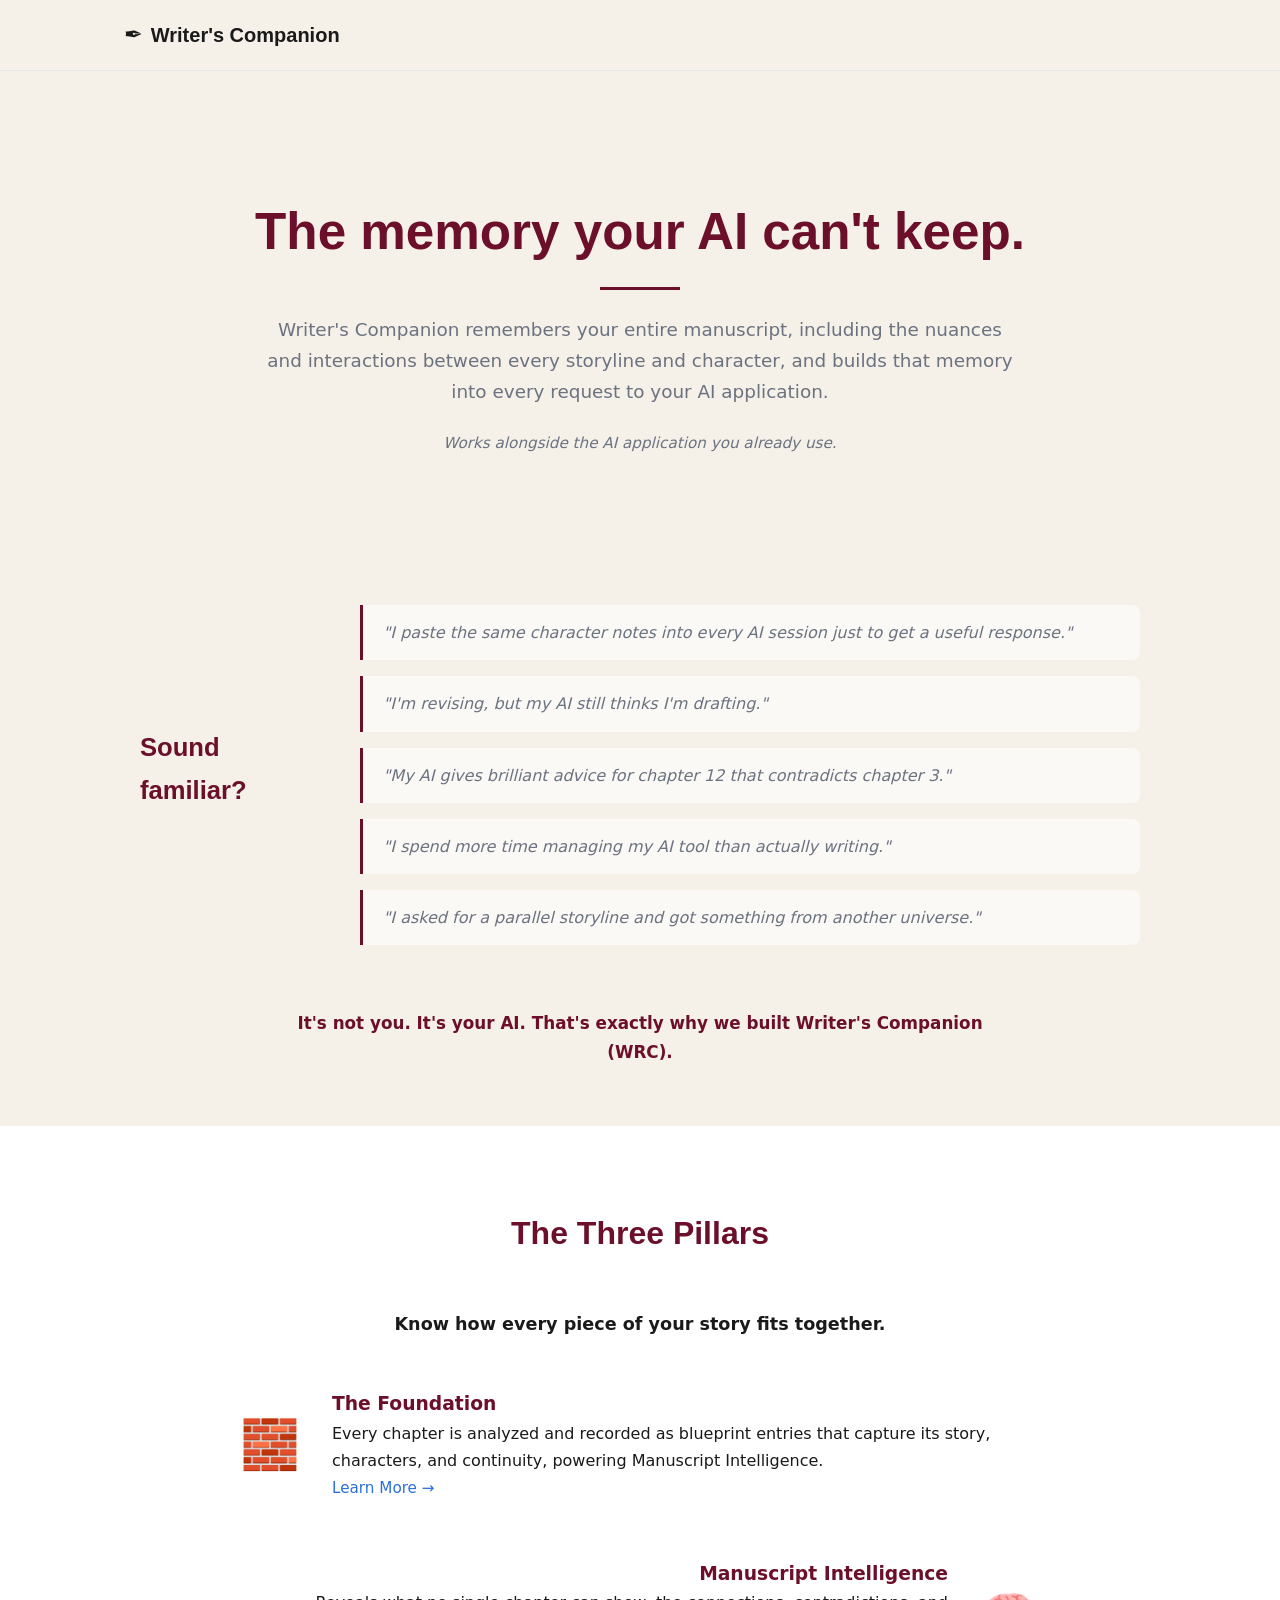
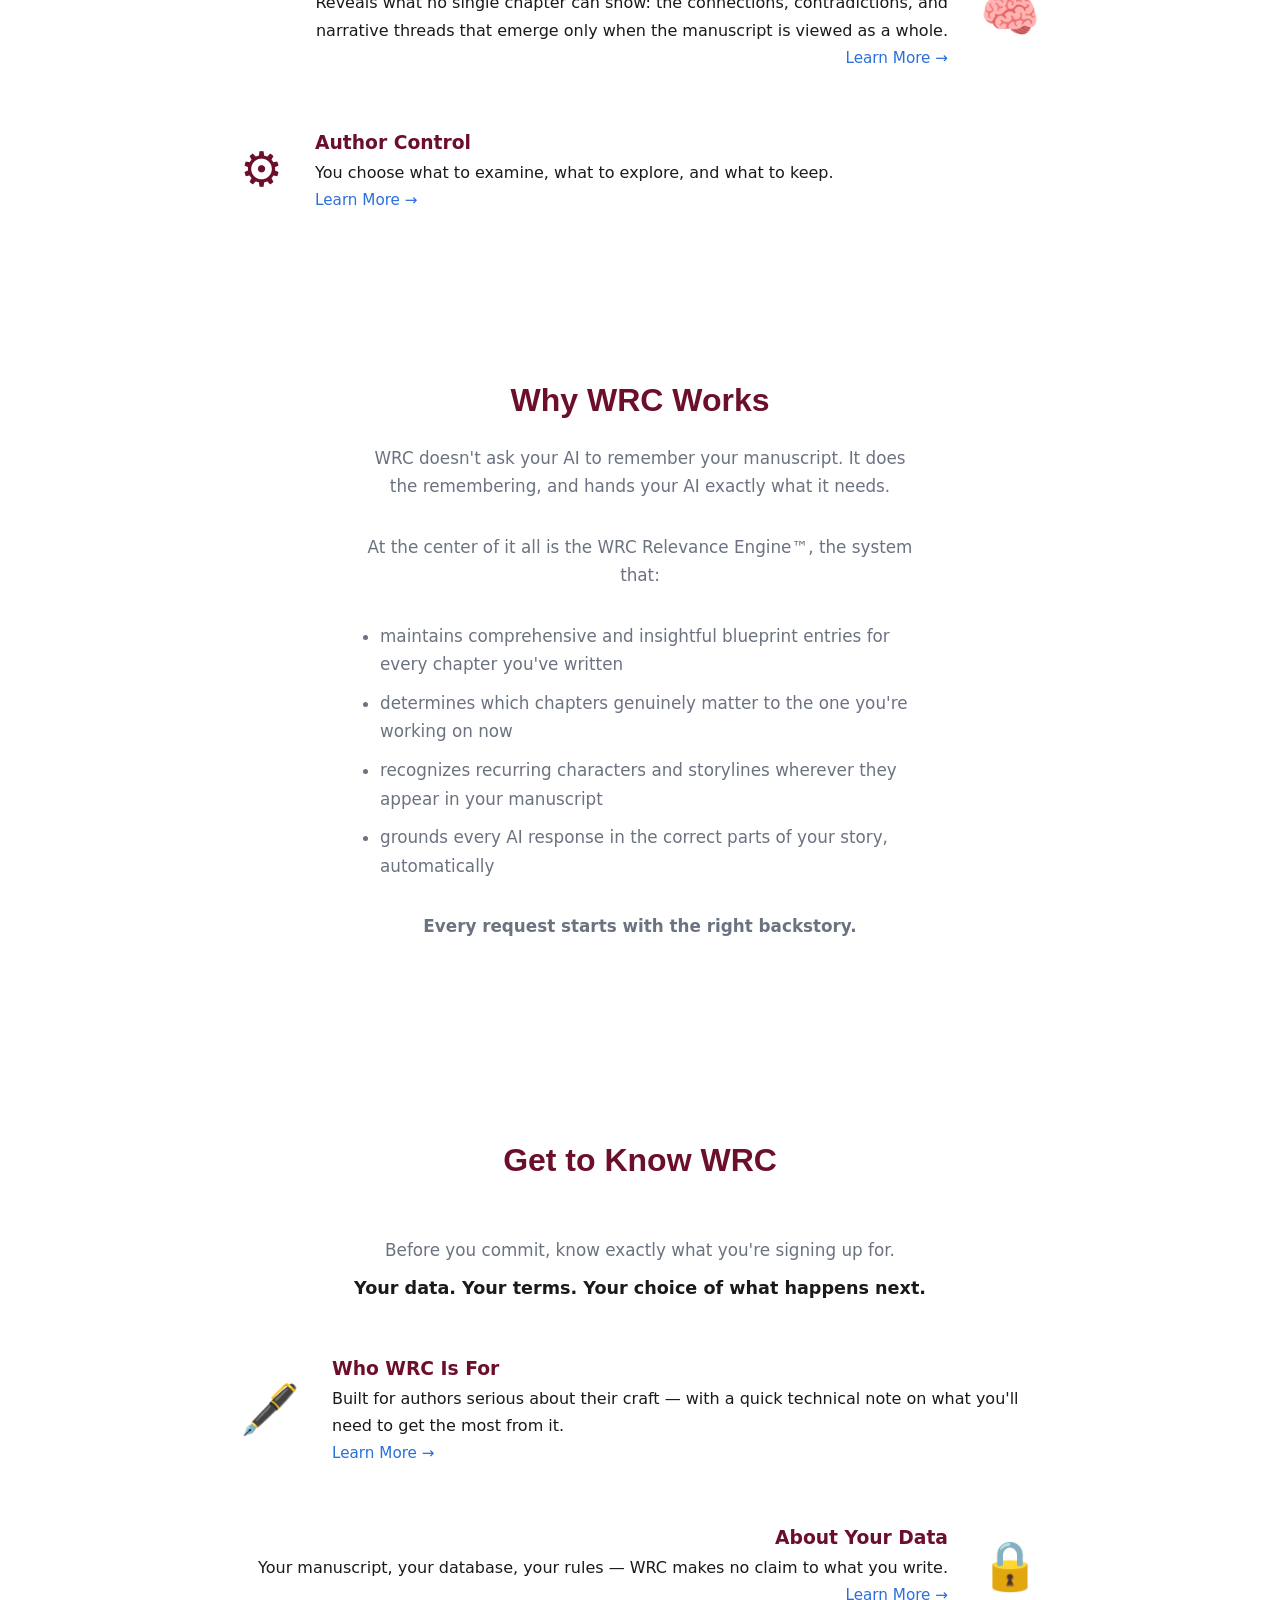
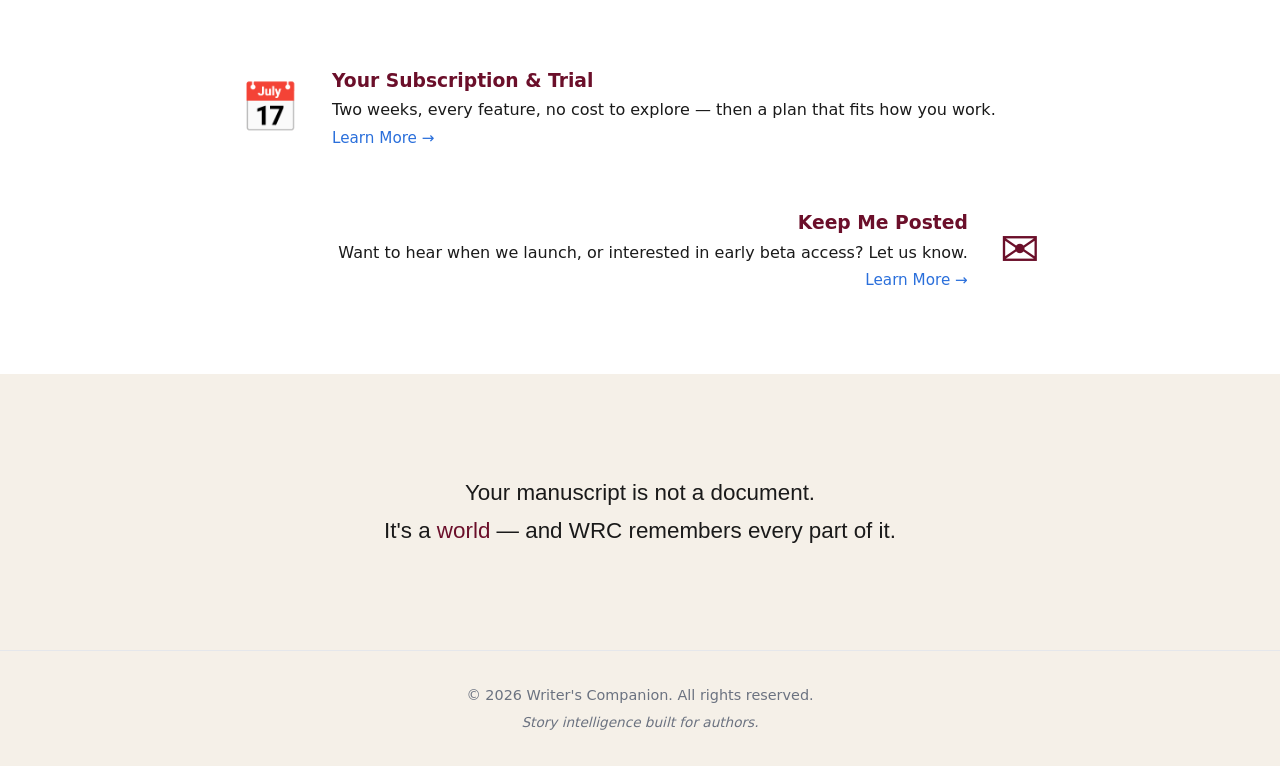
==== commit c9729bf6: "Update index.html" ====
--- a/index.html
+++ b/index.html
@@ -3,6 +3,8 @@
 <head>
   <meta charset="UTF-8">
   <meta name="viewport" content="width=device-width, initial-scale=1.0">
+  <!-- V02 TEST PAGE: noindex keeps search engines away; remove when this becomes the live index. -->
+  <meta name="robots" content="noindex, nofollow">
   <title>Writer's Companion — The memory your AI can't keep</title>
   <meta name="description" content="Writer's Companion remembers your entire manuscript, including the nuances and interactions between every storyline and character, and builds that memory into every request to your AI application.">
   <meta property="og:title" content="Writer's Companion">
@@ -1351,7 +1353,7 @@
             <h3>Keep Me Posted</h3>
             <span class="cinematic-pillar-accent"></span>
             <p>Want to hear when we launch, or interested in early beta access? Let us know.</p>
-            <p><button type="button" class="link-button" onclick="document.getElementById('modal-connect').showModal()">Learn More →</button></p>
+            <p><a href="keep-me-posted.html" class="link-button">Learn More →</a></p>
           </div>
         </div>
 
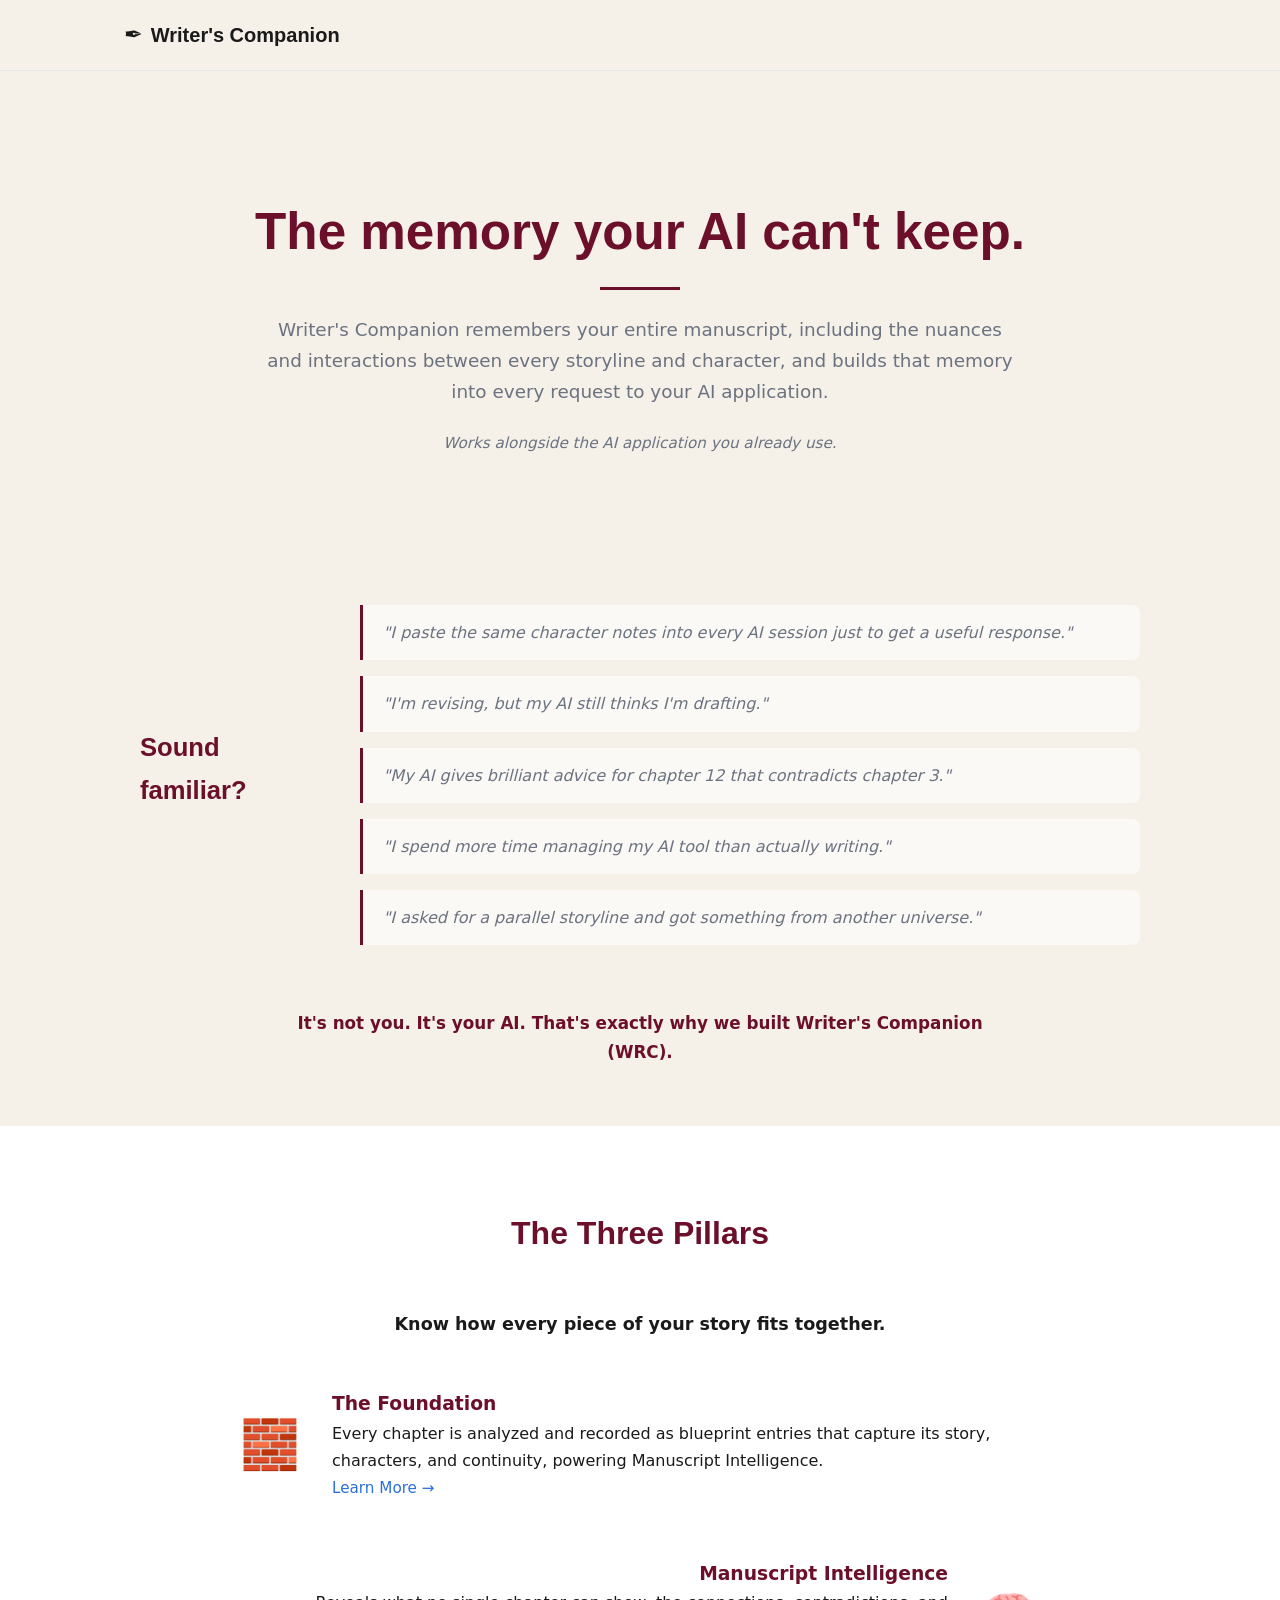
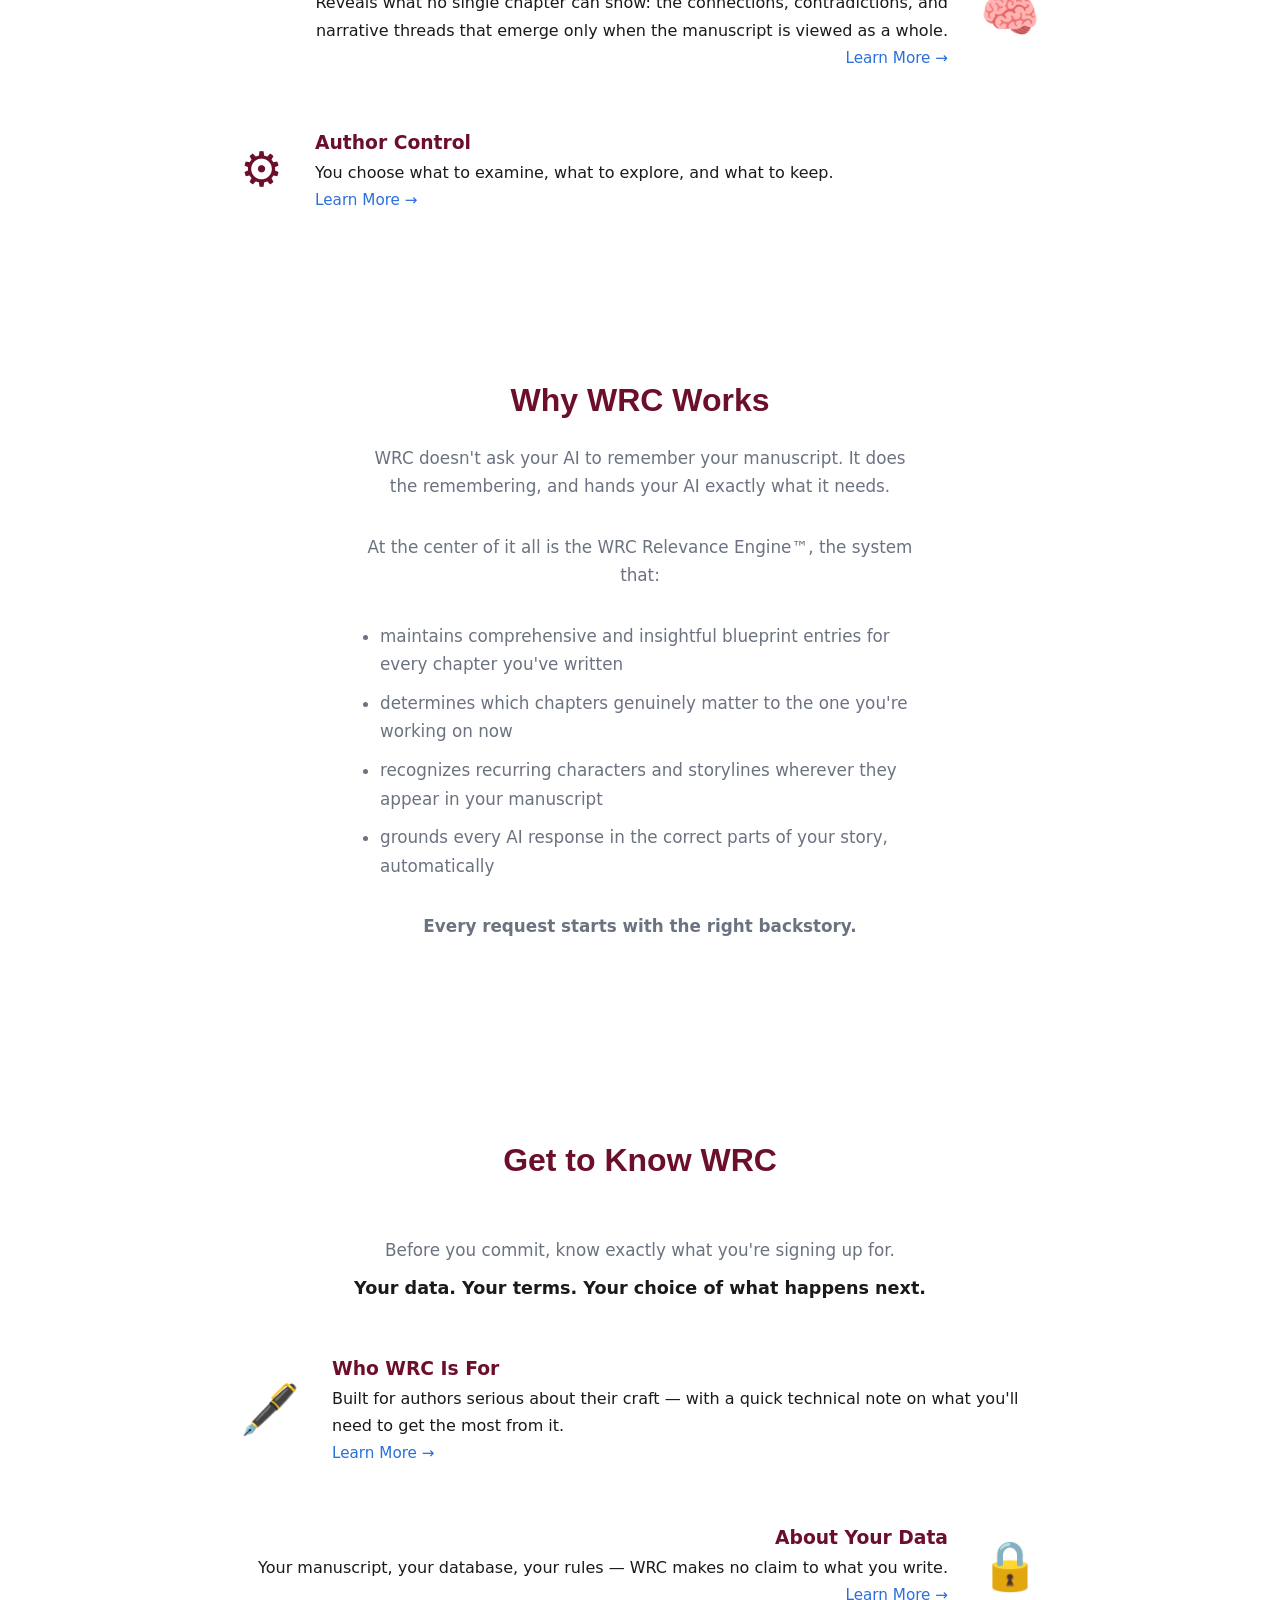
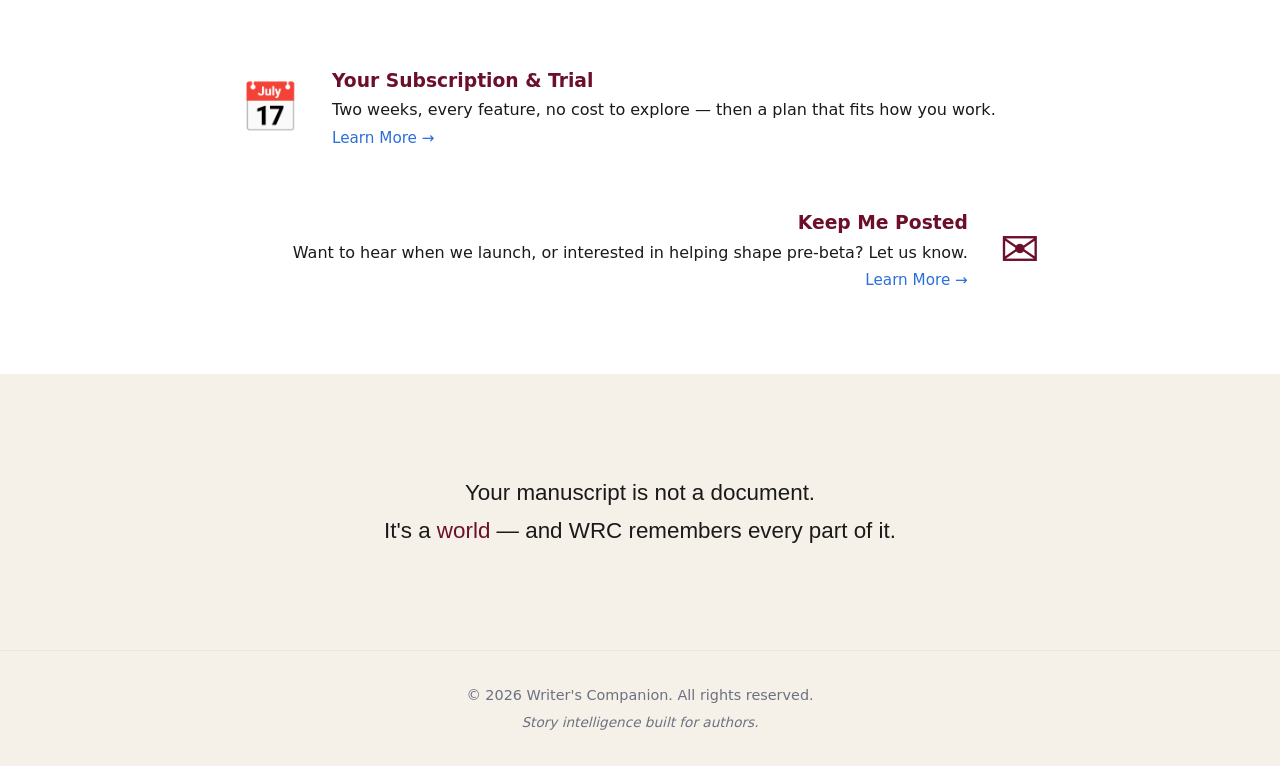
==== commit f818dbd3: "Update message for early beta access" ====
--- a/index.html
+++ b/index.html
@@ -1352,7 +1352,7 @@
           <div>
             <h3>Keep Me Posted</h3>
             <span class="cinematic-pillar-accent"></span>
-            <p>Want to hear when we launch, or interested in early beta access? Let us know.</p>
+            <p>Want to hear when we launch, or interested in helping shape pre-beta? Let us know.</p>
             <p><a href="keep-me-posted.html" class="link-button">Learn More →</a></p>
           </div>
         </div>
